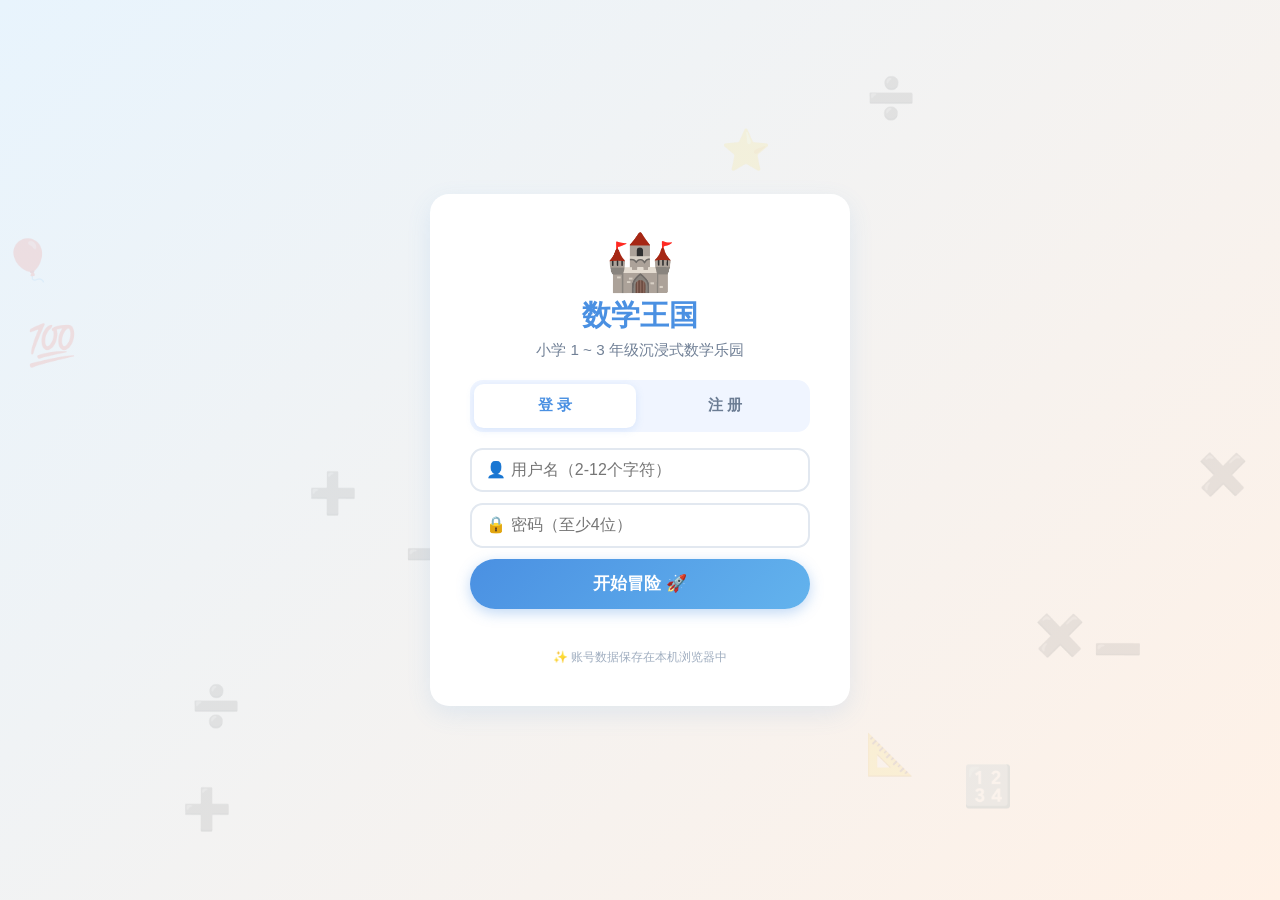
==== math-kingdom.html @ 9d39bff9 "Add files via upload" ====
<!DOCTYPE html>
<html lang="zh-CN">
<head>
<meta charset="UTF-8">
<meta name="viewport" content="width=device-width, initial-scale=1.0, maximum-scale=1.0, user-scalable=no, viewport-fit=cover">
<meta name="apple-mobile-web-app-capable" content="yes">
<meta name="mobile-web-app-capable" content="yes">
<meta name="apple-mobile-web-app-status-bar-style" content="default">
<meta name="apple-mobile-web-app-title" content="数学王国">
<meta name="format-detection" content="telephone=no">
<meta name="theme-color" content="#4A90E2">
<title>数学王国 · 小学数学趣味学习平台</title>
<style>
/* ========== 基础 ========== */
:root {
  --p: #4A90E2;
  --p2: #63B3ED;
  --a: #F5A623;
  --s: #7ED321;
  --d: #FF5252;
  --bg1: #E8F4FD;
  --bg2: #FFF1E6;
  --card: #ffffff;
  --text: #2D3748;
  --text2: #718096;
  --radius: 1.2rem;
  --shadow: 0 8px 24px rgba(74,144,226,0.12);
}
* { margin:0; padding:0; box-sizing:border-box; }
html, body { height:100%; }
body {
  font-family: "PingFang SC","Microsoft YaHei","Segoe UI",sans-serif;
  color: var(--text);
  background: linear-gradient(135deg, var(--bg1), var(--bg2));
  background-attachment: fixed;
  overflow-x: hidden;
}
button { font-family: inherit; cursor:pointer; border:none; outline:none; }
input { font-family: inherit; outline:none; }

/* 视图切换 */
.view { display:none; min-height:100vh; position:relative; }
.view.active { display:flex; flex-direction:column; }
.page { display:none; padding: 1.5rem 2rem 3rem; max-width: 1100px; margin:0 auto; width:100%; }
.page.active { display:block; }

/* 装饰背景（浮动emoji） */
.bg-decor { position:fixed; inset:0; pointer-events:none; z-index:0; overflow:hidden; }
.bg-decor span {
  position:absolute; font-size: 2.5rem; opacity:.12; animation: float 6s ease-in-out infinite alternate; user-select:none;
}
@keyframes float { 0%{transform:translateY(0) rotate(-8deg)} 100%{transform:translateY(-40px) rotate(8deg)} }

/* ========== 登录页 ========== */
#authView { align-items:center; justify-content:center; }
.auth-card { background: var(--card); padding: 2.5rem; border-radius: var(--radius); box-shadow: var(--shadow); width: 92%; max-width: 420px; text-align:center; z-index:1; position:relative; }
.auth-logo { font-size: 3.5rem; line-height:1; }
.auth-title { font-size: 1.8rem; color: var(--p); margin:.4rem 0 .2rem; }
.auth-sub { color: var(--text2); font-size:.95rem; margin-bottom: 1.2rem; }
.auth-tabs { display:flex; gap:.5rem; margin-bottom:1rem; background:#F0F5FF; border-radius:.8rem; padding:.25rem; }
.auth-tab { flex:1; padding:.55rem 0; border-radius:.6rem; background:transparent; color:#6B7C93; font-weight:600; font-size:.95rem; transition:.2s; }
.auth-tab.active { background:#fff; color:var(--p); box-shadow:0 2px 8px rgba(74,144,226,.15); }
.auth-form input { width:100%; padding:.7rem .9rem; border:2px solid #E2E8F0; border-radius:.8rem; font-size:1rem; margin-bottom:.7rem; transition:.2s; }
.auth-form input:focus { border-color: var(--p); }
.btn { display:inline-flex; align-items:center; justify-content:center; gap:.35rem; padding:.65rem 1.2rem; border-radius: 999px; font-weight:700; font-size:.95rem; transition:.2s; }
.btn-lg { width:100%; padding:.85rem; font-size:1.05rem; }
.btn-primary { background: linear-gradient(135deg, var(--p), var(--p2)); color:#fff; box-shadow: 0 4px 14px rgba(74,144,226,.35); }
.btn-primary:hover { transform: translateY(-2px); box-shadow: 0 6px 20px rgba(74,144,226,.4); }
.btn-ghost { background:rgba(255,255,255,.7); color: var(--text2); border:1px solid #E2E8F0; }
.btn-ghost:hover { background:#fff; }
.btn-hint { background:#FFF9E6; color:#B7791F; border:1px solid #FBD38D; font-size:.85rem; padding:.45rem .9rem; }
.btn-hint:disabled { opacity:.4; cursor:not-allowed; }
.auth-msg { font-size:.85rem; color:var(--d); margin-top:.5rem; min-height:1.2rem; }
.auth-tip { font-size:.75rem; color:#A0AEC0; margin-top:.8rem; }

/* ========== 顶栏 ========== */
.topbar { display:flex; align-items:center; justify-content:space-between; gap:1rem; padding:.8rem 1.5rem; background:rgba(255,255,255,.85); backdrop-filter:blur(10px); position:sticky; top:0; z-index:10; border-bottom:1px solid rgba(0,0,0,.04); flex-wrap:wrap; }
.topbar-left { display:flex; align-items:center; gap:.5rem; cursor:pointer; font-weight:800; font-size:1.15rem; color: var(--p); }
.topnav { display:flex; gap:.3rem; flex-wrap:wrap; }
.nav-btn { padding:.5rem .9rem; border-radius:999px; font-weight:600; background:transparent; color:#6B7C93; font-size:.9rem; }
.nav-btn.active { background: #EBF5FF; color: var(--p); }
.topbar-right { display:flex; align-items:center; gap:.7rem; }
.streak-pill, .star-pill { background:#FFF0E6; color:#D97706; padding:.35rem .7rem; border-radius:999px; font-size:.85rem; font-weight:700; }
.star-pill { background:#FFFDE7; color:#F59E0B; }
.user-chip { display:flex; align-items:center; gap:.4rem; cursor:pointer; position:relative; padding:.25rem .6rem .25rem .25rem; border-radius:999px; background:#F0F5FF; }
.user-avatar { font-size:1.4rem; line-height:1; }
.user-menu { position:absolute; top:110%; right:0; background:#fff; border-radius:.8rem; box-shadow:var(--shadow); padding:.3rem; display:none; min-width:120px; }
.user-chip:hover .user-menu { display:block; }
.user-menu button { width:100%; text-align:left; padding:.5rem .7rem; border-radius:.6rem; background:transparent; color:#4A5568; font-size:.9rem; font-weight:600; }
.user-menu button:hover { background:#F7FAFC; }

/* ========== 仪表盘 ========== */
.dash-hero { display:flex; align-items:center; justify-content:space-between; flex-wrap:wrap; gap:1.5rem; background: var(--card); border-radius: var(--radius); padding: 1.5rem 2rem; box-shadow: var(--shadow); margin-bottom:1.5rem; }
.dash-hello h2 { font-size:1.5rem; margin-bottom:.2rem; }
.dash-hello p { color: var(--text2); margin-bottom:.8rem; }
.level-wrap { display:flex; align-items:center; gap:.8rem; }
.level-badge { width:46px; height:46px; border-radius:50%; background:linear-gradient(135deg,var(--p),var(--p2)); color:#fff; display:flex; align-items:center; justify-content:center; font-weight:800; font-size:.85rem; flex-shrink:0; }
.level-info { flex:1; }
.level-name { font-weight:700; color:var(--p); font-size:.95rem; }
.level-bar { height:10px; background:#EDF2F7; border-radius:999px; margin:.3rem 0; overflow:hidden; }
.level-fill { height:100%; background:linear-gradient(90deg,var(--a),#FBD38D); border-radius:999px; width:0%; transition:width .6s; }
.level-xp { font-size:.75rem; color:#A0AEC0; }
.goal-ring-wrap { position:relative; width:110px; height:110px; }
.goal-ring { transform:rotate(-90deg); width:110px; height:110px; }
.ring-bg { fill:none; stroke:#EDF2F7; stroke-width:10; }
.ring-fill { fill:none; stroke:var(--s); stroke-width:10; stroke-linecap:round; stroke-dasharray:327; stroke-dashoffset:327; transition:stroke-dashoffset .8s ease; }
.goal-center { position:absolute; inset:0; display:flex; flex-direction:column; align-items:center; justify-content:center; }
.goal-num { font-size:1.2rem; font-weight:800; color:var(--s); }
.goal-label { font-size:.7rem; color:#A0AEC0; }

.section-title { font-size:1.1rem; margin:1.6rem 0 .7rem; color:#2D3748; }

/* 推荐 */
.reco-list { display:flex; flex-direction:column; gap:.7rem; }
.reco-card { display:flex; align-items:center; gap:1rem; background:var(--card); border-radius:1rem; padding:1rem 1.2rem; box-shadow:var(--shadow); cursor:pointer; transition:.2s; border-left:5px solid var(--p); }
.reco-card:hover { transform:translateX(4px); }
.reco-icon { font-size:2rem; }
.reco-title { font-weight:700; }
.reco-desc { font-size:.82rem; color:var(--text2); }

/* 年级卡片 */
.grade-cards { display:flex; flex-direction:column; gap:1rem; }
.grade-card { background:var(--card); border-radius:var(--radius); padding:1.2rem; box-shadow:var(--shadow); cursor:pointer; transition:.2s; }
.grade-card:hover { transform:translateY(-3px); }
.grade-header { display:flex; align-items:center; justify-content:space-between; margin-bottom:.5rem; }
.grade-name { font-size:1.15rem; font-weight:800; }
.grade-progress-label { font-size:.8rem; color:var(--text2); }
.grade-bar-bg { height:10px; background:#EDF2F7; border-radius:999px; overflow:hidden; }
.grade-bar-fill { height:100%; border-radius:999px; width:0%; transition:width .8s; }
.grade-stats { display:flex; gap:1rem; margin-top:.6rem; font-size:.82rem; color:var(--text2); flex-wrap:wrap; }

/* 快捷入口 */
.quick-grid { display:grid; grid-template-columns:repeat(auto-fit,minmax(160px,1fr)); gap:1rem; }
.quick-card { display:flex; flex-direction:column; align-items:center; justify-content:center; gap:.3rem; padding:1.2rem 1rem; border-radius:var(--radius); color:#fff; font-weight:800; font-size:1.05rem; box-shadow:var(--shadow); transition:.2s; }
.quick-card:hover { transform:translateY(-4px); }
.quick-card small { font-size:.78rem; font-weight:500; opacity:.9; }
.q-oral { background:linear-gradient(135deg,#FF8F00,#FFB74D); }
.q-practice { background:linear-gradient(135deg,#43A047,#81C784); }
.q-test { background:linear-gradient(135deg,#7E57C2,#BA68C8); }
.q-wrong { background:linear-gradient(135deg,#E53935,#EF5350); }
.quick-icon { font-size:2.2rem; }

/* ========== 课程页 ========== */
.grade-tabs { display:flex; gap:.5rem; margin-bottom:1rem; }
.grade-tab { flex:1; padding:.75rem; border-radius:1rem; font-weight:700; font-size:1rem; background:#fff; color:#6B7C93; box-shadow:0 2px 8px rgba(0,0,0,.05); transition:.2s; }
.grade-tab.active { background:linear-gradient(135deg,var(--p),var(--p2)); color:#fff; }
.unit-list { display:grid; grid-template-columns:repeat(auto-fill,minmax(260px,1fr)); gap:1rem; }

/* 年级综合测试栏目 */
.mix-card {
  grid-column:1/-1; display:flex; align-items:center; gap:1rem;
  background:linear-gradient(135deg,#4A90E2,#7E57C2); color:#fff;
  border-radius:var(--radius); padding:1.1rem 1.3rem;
  box-shadow:0 8px 24px rgba(74,144,226,.28); cursor:pointer; transition:.2s;
}
.mix-card:hover { transform:translateY(-3px); box-shadow:0 12px 30px rgba(74,144,226,.34); }
.mix-icon { font-size:2.1rem; line-height:1; }
.mix-info { flex:1; min-width:0; }
.mix-title { font-weight:800; font-size:1.08rem; }
.mix-desc { font-size:.8rem; opacity:.92; margin-top:.2rem; }
.mix-side { text-align:right; display:flex; flex-direction:column; align-items:flex-end; gap:.3rem; }
.mix-best { font-size:.75rem; background:rgba(255,255,255,.22); padding:.2rem .6rem; border-radius:999px; white-space:nowrap; }
.mix-best.none { background:rgba(255,255,255,.12); opacity:.85; }
.mix-go { font-weight:800; font-size:.86rem; white-space:nowrap; }

/* 一年级 · 进阶练习（凑十法 / 破十法） */
.adv-card {
  grid-column:1/-1; background:var(--card); border-radius:var(--radius);
  padding:1.1rem 1.3rem; box-shadow:var(--shadow); border:2px solid #E6F0FF;
}
.adv-card-head { display:flex; align-items:center; gap:.9rem; }
.adv-icon { font-size:2.1rem; line-height:1; }
.adv-info { flex:1; min-width:0; }
.adv-title { font-weight:800; font-size:1.06rem; color:#2D3748; }
.adv-desc { font-size:.8rem; color:var(--text2); margin-top:.25rem; }
.adv-tag {
  display:inline-block; background:#EBF5FF; color:var(--p); font-weight:700;
  border-radius:999px; padding:.05rem .45rem; margin:0 .15rem; font-size:.78rem;
}
.adv-btns { display:grid; grid-template-columns:1fr 1fr; gap:.7rem; margin-top:.9rem; }
.adv-lv {
  display:flex; flex-direction:column; align-items:flex-start; gap:.15rem;
  padding:.75rem .9rem; border-radius:.9rem; text-align:left;
  background:#F7FAFC; border:2px solid #E2E8F0; transition:.15s;
}
.adv-lv:hover { transform:translateY(-2px); border-color:var(--p2); background:#fff; }
.adv-lv.lv-a { border-color:#BEE3F8; background:#EBF8FF; }
.adv-lv.lv-b { border-color:#FBD38D; background:#FFFAF0; }
.adv-lv-name { font-weight:800; font-size:.95rem; color:var(--p); }
.adv-lv.lv-b .adv-lv-name { color:#B7791F; }
.adv-lv-desc { font-size:.8rem; color:var(--text2); }
.adv-lv-best { font-size:.74rem; color:#A0AEC0; margin-top:.15rem; }

/* 分步解题 */
.quiz-steps { text-align:left; margin-bottom:.9rem; }
.adv-head { display:flex; align-items:center; gap:.6rem; justify-content:center; margin-bottom:1rem; flex-wrap:wrap; }
.adv-method { background:#EBF5FF; color:var(--p); font-weight:800; font-size:.85rem; padding:.2rem .6rem; border-radius:999px; }
.adv-expr { font-size:1.35rem; font-weight:800; color:#2D3748; }
.adv-step {
  display:flex; align-items:center; gap:.6rem; padding:.65rem .8rem;
  border-radius:.85rem; background:#F7FAFC; border:2px solid transparent;
  margin-bottom:.55rem; font-size:1rem; color:var(--text2); transition:.2s;
}
.adv-step.active { background:#fff; border-color:var(--p2); color:var(--text); box-shadow:0 4px 14px rgba(74,144,226,.14); }
.adv-step.done { background:#E8F5E9; color:#2E7D32; }
.adv-step.todo { opacity:.6; }
.adv-step-no {
  flex-shrink:0; width:1.6rem; height:1.6rem; border-radius:50%;
  background:#E2E8F0; color:#718096; font-weight:800; font-size:.8rem;
  display:flex; align-items:center; justify-content:center;
}
.adv-step.active .adv-step-no { background:var(--p); color:#fff; }
.adv-step.done .adv-step-no { background:var(--s); color:#fff; }
.adv-step-text { flex:1; line-height:1.7; font-weight:700; }
.adv-input {
  width:4.2rem; padding:.15rem .3rem; margin:0 .2rem;
  font-size:1.1rem; font-weight:800; text-align:center; color:var(--p);
  border:none; border-bottom:3px solid var(--p); background:transparent;
  vertical-align:baseline;
}
.adv-input::placeholder { color:#CBD5E0; font-weight:700; }
.adv-input::-webkit-outer-spin-button, .adv-input::-webkit-inner-spin-button { -webkit-appearance:none; margin:0; }
.adv-val {
  display:inline-block; min-width:2.2rem; text-align:center;
  color:#2E7D32; font-weight:800; border-bottom:3px solid var(--s);
}
.adv-blank { display:inline-block; min-width:2.2rem; text-align:center; color:#A0AEC0; border-bottom:3px dashed #E2E8F0; }
.unit-card { background:var(--card); border-radius:var(--radius); padding:1.2rem; box-shadow:var(--shadow); cursor:pointer; transition:.2s; position:relative; overflow:hidden; }
.unit-card:hover { transform:translateY(-3px); }
.unit-card::before { content:""; position:absolute; left:0; top:0; bottom:0; width:6px; border-radius:var(--radius) 0 0 var(--radius); background:var(--p); opacity:.3; }
.unit-card.done::before { opacity:1; background:var(--s); }
.unit-top { display:flex; align-items:center; gap:.7rem; margin-bottom:.5rem; }
.unit-icon { font-size:1.8rem; }
.unit-title { font-weight:700; font-size:1.05rem; }
.unit-desc { font-size:.82rem; color:var(--text2); margin-bottom:.6rem; }
.unit-meta { display:flex; align-items:center; justify-content:space-between; font-size:.8rem; color:#A0AEC0; }
.unit-stars { color:#F5A623; font-size:.95rem; }

/* ========== 错题本页 ========== */
.wrong-head { display:flex; align-items:flex-start; justify-content:space-between; flex-wrap:wrap; gap:1rem; margin-bottom:.8rem; }
.wrong-sub { color:var(--text2); font-size:.88rem; }
.wrong-actions { display:flex; gap:.6rem; flex-wrap:wrap; }
.wrong-filter { display:flex; gap:.4rem; flex-wrap:wrap; margin-bottom:.9rem; }
.wf-chip { padding:.35rem .8rem; border-radius:999px; background:#fff; color:#6B7C93; font-size:.82rem; font-weight:600; border:1px solid #E2E8F0; transition:.15s; }
.wf-chip.active { background:var(--p); color:#fff; border-color:var(--p); }
.wrong-list { display:flex; flex-direction:column; gap:.6rem; }
.wrong-row { background:var(--card); border-radius:.9rem; padding:.9rem 1.1rem; box-shadow:0 2px 8px rgba(0,0,0,.04); display:flex; align-items:center; gap:.8rem; flex-wrap:wrap; }
.wrong-row.mastered { opacity:.65; }
.wrong-q { flex:1; min-width:200px; font-weight:600; font-size:.95rem; line-height:1.5; }
.wrong-a { color:#43A047; font-weight:700; white-space:nowrap; font-size:.9rem; }
.wrong-tag { background:#F0F5FF; color:var(--p); font-size:.72rem; font-weight:700; padding:.2rem .55rem; border-radius:999px; white-space:nowrap; }
.wrong-status { font-size:.75rem; font-weight:700; padding:.2rem .55rem; border-radius:999px; white-space:nowrap; }
.wrong-status.todo { background:#FFEBEE; color:#E53935; }
.wrong-status.ok { background:#E8F5E9; color:#43A047; }
.wrong-date { font-size:.72rem; color:#A0AEC0; }
.wrong-empty { text-align:center; padding:3rem 1rem; color:var(--text2); }
.wrong-empty .big { font-size:3.5rem; display:block; margin-bottom:.6rem; }
.result-wrongtip { font-size:.85rem; color:#E53935; background:#FFEBEE; border-radius:.6rem; padding:.5rem .8rem; margin-bottom:1rem; display:none; }

/* ========== 弹窗 ========== */
.modal-mask { position:fixed; inset:0; background:rgba(0,0,0,.35); display:none; align-items:center; justify-content:center; z-index:50; padding:1rem; }
.modal-mask.open { display:flex; }
.modal-card { background:var(--card); border-radius:var(--radius); padding:2rem; max-width:440px; width:100%; position:relative; box-shadow:var(--shadow); }
.modal-close { position:absolute; top:.8rem; right:.8rem; width:32px; height:32px; border-radius:50%; background:#F7FAFC; color:#718096; font-size:1.1rem; display:flex; align-items:center; justify-content:center; }
.unit-modal-head { font-size:1.25rem; font-weight:800; margin-bottom:.3rem; display:flex; align-items:center; gap:.5rem; }
.unit-modal-desc { color:var(--text2); font-size:.9rem; margin-bottom:1rem; }
.unit-modal-progress { margin-bottom:1.2rem; }
.mode-btns { display:flex; flex-direction:column; gap:.6rem; }
.mode-btn { display:flex; align-items:center; gap:.8rem; padding:.9rem 1.1rem; border-radius:.9rem; background:#F7FAFC; font-weight:700; font-size:1rem; color:var(--text); transition:.2s; text-align:left; }
.mode-btn span { font-size:1.6rem; }
.mode-btn small { display:block; font-size:.75rem; color:var(--text2); font-weight:500; margin-top:.15rem; }
.mode-btn:hover { transform:scale(1.02); }
.m-oral { border-left:5px solid #FF8F00; }
.m-practice { border-left:5px solid var(--s); }
.m-test { border-left:5px solid #7E57C2; }

/* ========== 答题页 ========== */
#quizView { background: linear-gradient(135deg, #E3F2FD, #FFF3E0); align-items:center; }
.quiz-top { width:100%; max-width:800px; display:flex; align-items:center; justify-content:space-between; padding:.8rem 1.2rem; }
.quiz-title { font-weight:800; font-size:1.1rem; color:var(--p); }
.quiz-timer { font-weight:700; color:#D97706; background:#FFF8E1; padding:.35rem .8rem; border-radius:999px; font-size:.95rem; }
.quiz-progress { width:100%; max-width:800px; height:8px; background:rgba(0,0,0,.06); border-radius:999px; overflow:hidden; margin-bottom:.8rem; }
.quiz-progress-fill { height:100%; background:linear-gradient(90deg,var(--p),var(--a)); width:0%; transition:width .3s; }
.quiz-card { background:var(--card); border-radius:var(--radius); padding:2rem 1.5rem; max-width:800px; width:92%; box-shadow:var(--shadow); text-align:center; position:relative; z-index:1; }
.quiz-streak { font-size:.85rem; color:var(--a); font-weight:700; min-height:1.4rem; margin-bottom:.4rem; }
.quiz-q { font-size: clamp(1.4rem, 4vw, 2rem); font-weight:700; margin: 1rem 0 1.5rem; line-height:1.6; min-height:4rem; display:flex; align-items:center; justify-content:center; }
/* 题面内层：普通块级容器，保证含 <br>、emoji 的多行题目按正常段落排版（外层 flex 只负责整体垂直居中） */
.quiz-q-inner { width:100%; text-align:center; }
/* 图形/动物行：独立成行并统一字形垂直度量，避免与上下文字产生落差 */
.quiz-q-inner .emoji-row { display:block; line-height:1.35; letter-spacing:.12em; margin:.1em 0 .35em; }
.quiz-q-inner .emoji-row .emoji { display:inline-block; vertical-align:middle; line-height:1; }
.quiz-choices { display:grid; grid-template-columns:1fr 1fr; gap:.7rem; margin-bottom:1rem; }
.choice-btn { padding:.9rem .6rem; border-radius:.9rem; background:#F7FAFC; font-weight:700; font-size:1.05rem; color:var(--text); border:2px solid transparent; transition:.15s; }
.choice-btn:hover { border-color:var(--p2); }
.choice-btn.correct { background:#E8F5E9; border-color:var(--s); color:#2E7D32; }
.choice-btn.wrong { background:#FFEBEE; border-color:var(--d); color:#C62828; }
.quiz-input-wrap { margin-bottom:1rem; }
.quiz-input { width:100%; padding:.7rem; font-size:1.4rem; font-weight:700; text-align:center; border:2px solid #E2E8F0; border-radius:.8rem; margin-bottom:.8rem; }
.quiz-input:focus { border-color:var(--p); }
.keypad { display:grid; grid-template-columns:repeat(3,1fr); gap:.5rem; max-width:320px; margin:0 auto; }
.keypad-btn { padding:.8rem; font-size:1.2rem; font-weight:700; border-radius:.7rem; background:#F7FAFC; transition:.1s; }
.keypad-btn:active { transform:scale(.96); background:#E2E8F0; }
.quiz-actions { display:flex; justify-content:center; gap:.8rem; margin-top:.6rem; }
.quiz-feedback { min-height:1.8rem; margin-top:.6rem; font-weight:700; font-size:1rem; }

/* ========== 结果页 ========== */
#resultView { align-items:center; justify-content:center; background:linear-gradient(135deg, #FFFDE7, #F3E5F5); }
.result-card { background:var(--card); border-radius:var(--radius); padding:2rem; max-width:520px; width:92%; text-align:center; box-shadow:var(--shadow); max-height:92vh; overflow:auto; }
.result-emoji { font-size:4rem; animation: bounce 1.2s infinite; }
@keyframes bounce { 0%,100%{transform:translateY(0)} 50%{transform:translateY(-12px)} }
.result-card h2 { margin:.5rem 0; color:var(--p); }
.result-stars { font-size:2.2rem; margin:.5rem 0; }
.result-score { font-size:1.1rem; color:var(--text2); margin-bottom:1rem; }
.result-detail { background:#F7FAFC; border-radius:.8rem; padding:1rem; font-size:.9rem; color:#4A5568; margin-bottom:1rem; display:grid; grid-template-columns:1fr 1fr; gap:.5rem; }
.result-review { text-align:left; margin-bottom:1rem; max-height:220px; overflow:auto; }
.review-row { display:flex; align-items:center; gap:.5rem; padding:.45rem .5rem; border-radius:.5rem; margin-bottom:.2rem; font-size:.9rem; flex-wrap:wrap; }
.review-row.ok { background:#E8F5E9; }
.review-row.bad { background:#FFEBEE; }
.result-btns { display:flex; gap:.7rem; justify-content:center; flex-wrap:wrap; }

/* ========== 成就页 ========== */
.ach-grid { display:grid; grid-template-columns:repeat(auto-fill,minmax(150px,1fr)); gap:1rem; }
.ach-item { background:var(--card); border-radius:var(--radius); padding:1rem .8rem; text-align:center; box-shadow:var(--shadow); transition:.2s; opacity:.55; }
.ach-item.unlocked { opacity:1; border:2px solid var(--a); }
.ach-icon { font-size:2.2rem; margin-bottom:.4rem; }
.ach-name { font-weight:700; font-size:.92rem; }
.ach-desc { font-size:.75rem; color:var(--text2); margin-top:.2rem; }
.ach-date { font-size:.7rem; color:#A0AEC0; margin-top:.3rem; }

/* ========== 统计页 ========== */
.stat-cards { display:grid; grid-template-columns:repeat(auto-fit,minmax(160px,1fr)); gap:1rem; margin-bottom:1.5rem; }
.stat-card { background:var(--card); border-radius:var(--radius); padding:1rem; text-align:center; box-shadow:var(--shadow); }
.stat-num { font-size:1.6rem; font-weight:800; color:var(--p); }
.stat-label { font-size:.82rem; color:var(--text2); margin-top:.2rem; }
.chart-box { background:var(--card); border-radius:var(--radius); padding:1.2rem; box-shadow:var(--shadow); margin-bottom:1.5rem; }
.bar-chart { display:flex; align-items:flex-end; gap:.7rem; height:160px; }
.bar-col { flex:1; display:flex; flex-direction:column; align-items:center; gap:.3rem; }
.bar { width:100%; border-radius:.5rem .5rem 0 0; background:linear-gradient(180deg,var(--p2),var(--p)); min-height:4px; transition:height .6s; }
.bar-label { font-size:.72rem; color:#A0AEC0; }
.unit-stats { display:flex; flex-direction:column; gap:.6rem; }
.us-row { display:flex; align-items:center; gap:.8rem; background:var(--card); border-radius:.8rem; padding:.7rem 1rem; box-shadow:0 2px 8px rgba(0,0,0,.04); }
.us-name { flex:1; font-size:.9rem; font-weight:600; }
.us-bar-bg { width:120px; height:8px; background:#EDF2F7; border-radius:999px; overflow:hidden; }
.us-bar-fill { height:100%; background:var(--s); border-radius:999px; }
.us-val { font-size:.8rem; color:#A0AEC0; min-width:3.5rem; text-align:right; }

/* ========== 成就解锁弹窗 ========== */
.ach-unlock { background:var(--card); border-radius:var(--radius); padding:2rem; max-width:360px; width:100%; text-align:center; position:relative; box-shadow:var(--shadow); overflow:hidden; }
.ach-unlock-rays { position:absolute; inset:-40px; background:radial-gradient(circle, rgba(245,166,35,.2), transparent 70%); animation: pulse 2s infinite; }
@keyframes pulse { 0%,100%{opacity:.6} 50%{opacity:1} }
.ach-unlock-icon { font-size:4rem; position:relative; z-index:1; animation: pop .5s cubic-bezier(.175,.885,.32,1.275); }
@keyframes pop { 0%{transform:scale(0)} 100%{transform:scale(1)} }
.ach-unlock h3 { position:relative; z-index:1; margin:.6rem 0 .3rem; color:var(--a); }
.ach-unlock-name { position:relative; z-index:1; font-weight:800; font-size:1.1rem; margin-bottom:.2rem; }
.ach-unlock-desc { position:relative; z-index:1; font-size:.85rem; color:var(--text2); margin-bottom:1rem; }

/* ========== 彩带 ========== */
#confettiBox { position:fixed; inset:0; pointer-events:none; z-index:60; overflow:hidden; }
.confetti { position:absolute; width:10px; height:10px; border-radius:50%; animation: confettiFall 1.2s linear forwards; }
@keyframes confettiFall { 0%{transform:translateY(-20px) rotate(0)} 100%{transform:translateY(100vh) rotate(720deg); opacity:0} }

/* ========== 通用动画 ========== */
.pop-in { animation: popIn .45s cubic-bezier(.175,.885,.32,1.275); }
@keyframes popIn { from{opacity:0; transform:translateY(20px) scale(.96)} to{opacity:1; transform:none} }

.shake { animation: shake .35s; }
@keyframes shake { 0%,100%{transform:translateX(0)} 20%{transform:translateX(-8px)} 40%{transform:translateX(8px)} 60%{transform:translateX(-5px)} 80%{transform:translateX(5px)} }

/* ========== 响应式 ========== */
@media (max-width: 700px) {
  .page { padding: 1rem; }
  .dash-hero { flex-direction:column; text-align:center; }
  .level-wrap { justify-content:center; }
  .quiz-choices { grid-template-columns:1fr; }
  .quiz-card { padding:1.2rem 1rem; }
  .wrong-head { flex-direction:column; }
}

/* ========== 移动端适配（iPhone / Android 手机） ========== */
html { -webkit-text-size-adjust: 100%; text-size-adjust: 100%; }
body { overscroll-behavior-y: contain; -webkit-tap-highlight-color: transparent; }

/* 刘海屏安全区 */
.topbar { padding-top: calc(.8rem + env(safe-area-inset-top)); padding-bottom: calc(.8rem + env(safe-area-inset-bottom)); }
#quizView .quiz-top { padding-top: calc(.8rem + env(safe-area-inset-top)); }
.page { padding-bottom: calc(2.5rem + env(safe-area-inset-bottom)); }

/* 触控目标 ≥ 44px，手感更稳 */
.nav-btn, .auth-tab, .choice-btn, .keypad-btn, .quick-card, .grade-tab,
.mode-btn, .wf-chip, .reco-card, .unit-card, .grade-card, .ach-item,
.wrong-row .btn, .modal-close {
  min-height: 44px;
}

@media (max-width: 740px) {
  /* 顶栏：两行布局，导航横向滑动 */
  .topbar { gap:.5rem; }
  .topnav { order:3; width:100%; display:flex; overflow-x:auto; -webkit-overflow-scrolling:touch; padding-bottom:.2rem; scrollbar-width:none; }
  .topnav::-webkit-scrollbar { display:none; }
  .nav-btn { flex:0 0 auto; padding:.55rem 1rem; font-size:.9rem; }
  .topbar-right { margin-left:auto; }
  .user-chip span:last-child { max-width:72px; overflow:hidden; text-overflow:ellipsis; white-space:nowrap; }

  .page { padding:.9rem .8rem calc(2.5rem + env(safe-area-inset-bottom)); }
  .section-title { margin-top:1.2rem; }

  /* 首页 */
  .dash-hero { padding:1.1rem 1rem; gap:1rem; }
  .dash-hero h2 { font-size:1.25rem; }
  .goal-ring-wrap { width:96px; height:96px; }
  .goal-ring { width:96px; height:96px; }
  .quick-grid { grid-template-columns:repeat(2,1fr); gap:.7rem; }
  .quick-card { padding:1rem .6rem; font-size:.95rem; }

  /* 课程 */
  .grade-tabs { gap:.4rem; }
  .grade-tab { padding:.7rem .4rem; font-size:.9rem; }
  .unit-list { grid-template-columns:1fr; gap:.7rem; }
  .mix-card { flex-wrap:wrap; padding:1rem; gap:.7rem; }
  .mix-info { flex:1 1 60%; }
  .mix-side { flex:1 1 100%; flex-direction:row; align-items:center; justify-content:space-between; }
  .mix-desc { font-size:.75rem; }
  .unit-card, .mode-btn { padding:1rem; }

  /* 弹窗 */
  .modal-card { padding:1.4rem 1.1rem; max-height:86vh; overflow-y:auto; }
  .mode-btns { gap:.5rem; }

  /* 错题本 */
  .wrong-row { padding:.8rem .9rem; gap:.5rem; }
  .wrong-q { min-width:100%; order:-1; }
  .wrong-actions { width:100%; }
  .wrong-actions .btn { flex:1; }

  /* 成就 / 统计 */
  .ach-grid { grid-template-columns:repeat(auto-fill,minmax(104px,1fr)); gap:.7rem; }
  .stat-cards { grid-template-columns:repeat(2,1fr); gap:.7rem; }
  .us-row { flex-wrap:wrap; }
  .us-name { flex:1 1 55%; }
  .us-bar-bg { flex:1 1 100%; order:4; width:auto; }
  .us-val { margin-left:auto; }
}

/* 答题页：占满整屏、键盘易点 */
@media (max-width: 740px) {
  #quizView { height:100dvh; }
  .quiz-card { width:calc(100% - 1.2rem); padding:1.2rem .9rem calc(1rem + env(safe-area-inset-bottom)); max-height:calc(100dvh - 120px); overflow-y:auto; }
  .quiz-q { min-height:3.2rem; font-size:1.5rem; margin:.6rem 0 1rem; }
  .choice-btn { padding:1.05rem .6rem; font-size:1.15rem; }
  .quiz-choices { gap:.6rem; }
  .quiz-input { font-size:1.7rem; padding:.65rem; }
  .keypad { max-width:none; grid-template-columns:repeat(3,1fr); gap:.55rem; }
  .keypad-btn { padding:1rem 0; font-size:1.35rem; border-radius:.8rem; }
  .quiz-actions { position:sticky; bottom:env(safe-area-inset-bottom); }
  .quiz-actions .btn { flex:1; padding:.8rem; }
  .adv-btns { gap:.55rem; }
  .adv-lv { padding:.65rem .7rem; }
  .adv-step { font-size:.95rem; padding:.6rem .7rem; gap:.5rem; }
  .adv-expr { font-size:1.2rem; }
  .adv-input { width:3.6rem; font-size:1.05rem; }
  .quiz-top { padding-left:.8rem; padding-right:.8rem; }
  .quiz-title { font-size:.95rem; }
}

/* 超小屏（iPhone SE 等 ≤380px） */
@media (max-width: 380px) {
  .logo-text { display:none; }
  .streak-pill, .star-pill { font-size:.75rem; padding:.3rem .5rem; }
  .quiz-q { font-size:1.3rem; }
  .adv-btns { grid-template-columns:1fr; }
  .result-card { padding:1.3rem 1rem; }
  .result-detail { grid-template-columns:1fr; }
}

/* ========== iPad 适配（600–1100px） ========== */
@media (min-width: 601px) and (max-width: 1100px) {
  .page { padding:1.4rem 1.6rem 3rem; max-width:920px; }
  .unit-list { grid-template-columns:repeat(2,1fr); }
  .ach-grid { grid-template-columns:repeat(auto-fill,minmax(140px,1fr)); }
  .stat-cards { grid-template-columns:repeat(4,1fr); }
  .quick-grid { grid-template-columns:repeat(4,1fr); }
  .quiz-card { max-width:680px; padding:2rem 1.6rem; }
  .quiz-q { font-size:1.9rem; }
  .keypad { max-width:380px; }
  .keypad-btn { padding:.95rem 0; font-size:1.3rem; }
  .choice-btn { padding:1.05rem; font-size:1.15rem; }
}

/* iPad 竖屏课程三列、答题居中更舒展 */
@media (min-width: 768px) and (max-width: 1100px) and (orientation: portrait) {
  .unit-list { grid-template-columns:repeat(2,1fr); }
  .quiz-choices { grid-template-columns:1fr 1fr; gap:.8rem; }
}

/* 横屏手机：紧凑布局 */
@media (max-height: 480px) and (orientation: landscape) {
  .topbar { position:static; }
  .dash-hero { flex-direction:row; padding:.9rem 1.2rem; }
  .goal-ring-wrap, .goal-ring { width:84px; height:84px; }
  .quiz-card { max-height:calc(100dvh - 96px); padding:.9rem .9rem; }
  .quiz-q { min-height:2.4rem; font-size:1.25rem; margin:.4rem 0 .7rem; }
  .quiz-choices { grid-template-columns:1fr 1fr 1fr; gap:.5rem; }
  .choice-btn { padding:.6rem; font-size:1rem; min-height:0; }
  .keypad { grid-template-columns:repeat(6,1fr); gap:.4rem; max-width:460px; }
  .keypad-btn { padding:.5rem 0; font-size:1.1rem; }
  .quiz-input { font-size:1.2rem; padding:.4rem; margin-bottom:.4rem; }
  .section-title { margin:.8rem 0 .5rem; }
}

/* 触屏设备：去掉悬停位移，避免粘手 */
@media (hover: none) {
  .reco-card:hover, .grade-card:hover, .unit-card:hover, .quick-card:hover,
  .mode-btn:hover, .btn-primary:hover { transform:none; }
  .btn-primary:active, .choice-btn:active, .keypad-btn:active,
  .quick-card:active, .mode-btn:active { transform:scale(.97); }
}

</style>
</head>
<body>

<!-- 漂浮装饰背景 -->
<div class="bg-decor" id="bgDecor"></div>

<!-- ===================== 登录 / 注册 ===================== -->
<section id="authView" class="view active">
  <div class="auth-card pop-in">
    <div class="auth-logo">🏰</div>
    <h1 class="auth-title">数学王国</h1>
    <p class="auth-sub">小学 1 ~ 3 年级沉浸式数学乐园</p>
    <div class="auth-tabs">
      <button class="auth-tab active" data-tab="login">登 录</button>
      <button class="auth-tab" data-tab="register">注 册</button>
    </div>
    <div class="auth-form">
      <input type="text" id="authUser" placeholder="👤 用户名（2-12个字符）" maxlength="12" autocomplete="off">
      <input type="password" id="authPass" placeholder="🔒 密码（至少4位）" maxlength="20">
      <input type="password" id="authPass2" placeholder="🔒 确认密码" maxlength="20" style="display:none">
      <button class="btn btn-primary btn-lg" id="authSubmit">开始冒险 🚀</button>
      <p class="auth-msg" id="authMsg"></p>
    </div>
    <p class="auth-tip">✨ 账号数据保存在本机浏览器中</p>
  </div>
</section>

<!-- ===================== 主应用 ===================== -->
<section id="appView" class="view">
  <!-- 顶栏 -->
  <header class="topbar">
    <div class="topbar-left" onclick="showView('dashboardView')">
      <span class="logo">🏰</span><span class="logo-text">数学王国</span>
    </div>
    <nav class="topnav">
      <button class="nav-btn active" data-nav="dashboardView">🏠 首页</button>
      <button class="nav-btn" data-nav="learnView">📚 课程</button>
      <button class="nav-btn" data-nav="wrongView">📒 错题本</button>
      <button class="nav-btn" data-nav="achieveView">🏆 成就</button>
      <button class="nav-btn" data-nav="statsView">📊 统计</button>
    </nav>
    <div class="topbar-right">
      <div class="streak-pill" title="连续学习天数">🔥 <span id="streakNum">0</span> 天</div>
      <div class="star-pill" title="累计星星">⭐ <span id="starNum">0</span></div>
      <div class="user-chip" id="userChip">
        <span class="user-avatar" id="userAvatar">🧒</span>
        <span id="userName"></span>
        <div class="user-menu" id="userMenu">
          <button onclick="logout()">🚪 退出登录</button>
        </div>
      </div>
    </div>
  </header>

  <!-- 首页仪表盘 -->
  <div id="dashboardView" class="page active">
    <div class="dash-hero pop-in">
      <div class="dash-hello">
        <h2 id="helloText">你好！</h2>
        <p id="helloSub">今天也要开心学数学哦～</p>
        <div class="level-wrap">
          <div class="level-badge" id="levelBadge">Lv.1</div>
          <div class="level-info">
            <div class="level-name" id="levelName">数学小苗</div>
            <div class="level-bar"><div class="level-fill" id="levelFill"></div></div>
            <div class="level-xp" id="levelXp">0 / 100 XP</div>
          </div>
        </div>
      </div>
      <div class="goal-ring-wrap">
        <svg class="goal-ring" viewBox="0 0 120 120">
          <circle class="ring-bg" cx="60" cy="60" r="52"></circle>
          <circle class="ring-fill" id="goalRing" cx="60" cy="60" r="52"></circle>
        </svg>
        <div class="goal-center">
          <div class="goal-num" id="goalNum">0/20</div>
          <div class="goal-label">今日答题目标</div>
        </div>
      </div>
    </div>

    <h3 class="section-title">🧭 为你推荐</h3>
    <div class="reco-list" id="recoList"></div>

    <h3 class="section-title">📚 我的课程进度</h3>
    <div class="grade-cards" id="gradeCards"></div>

    <h3 class="section-title">🚀 快捷入口</h3>
    <div class="quick-grid">
      <button class="quick-card q-oral" onclick="quickStart('oral')"><span class="quick-icon">⚡</span>口算大挑战<small>60秒极速口算</small></button>
      <button class="quick-card q-practice" onclick="quickStart('practice')"><span class="quick-icon">✏️</span>数学练习<small>巩固知识点</small></button>
      <button class="quick-card q-test" onclick="quickStart('test')"><span class="quick-icon">📝</span>综合测试<small>40分钟大闯关</small></button>
      <button class="quick-card q-wrong" onclick="quickStart('retrain')"><span class="quick-icon">📒</span>错题重练<small>攻克薄弱点</small></button>
    </div>
  </div>

  <!-- 课程页 -->
  <div id="learnView" class="page">
    <div class="grade-tabs" id="gradeTabs"></div>
    <div class="unit-list" id="unitList"></div>
  </div>

  <!-- 错题本页 -->
  <div id="wrongView" class="page">
    <div class="wrong-head">
      <div>
        <h3 class="section-title" style="margin-top:0">📒 我的错题本</h3>
        <p class="wrong-sub" id="wrongSub"></p>
      </div>
      <div class="wrong-actions">
        <button class="btn btn-primary" id="retrainBtn" onclick="startRetrain()">▶️ 开始专项重练</button>
        <button class="btn btn-ghost" id="clearMasteredBtn" onclick="clearMastered()">🧹 清空已掌握</button>
      </div>
    </div>
    <div class="wrong-filter" id="wrongFilter"></div>
    <div class="wrong-list" id="wrongList"></div>
  </div>

  <!-- 成就页 -->
  <div id="achieveView" class="page">
    <h3 class="section-title">🏆 成就勋章墙 <span class="ach-count" id="achCount"></span></h3>
    <div class="ach-grid" id="achGrid"></div>
  </div>

  <!-- 统计页 -->
  <div id="statsView" class="page">
    <div class="stat-cards" id="statCards"></div>
    <h3 class="section-title">📅 最近7天学习量</h3>
    <div class="chart-box"><div class="bar-chart" id="weekChart"></div></div>
    <h3 class="section-title">📖 各单元掌握情况</h3>
    <div class="unit-stats" id="unitStats"></div>
  </div>
</section>

<!-- ===================== 单元详情（选模式） ===================== -->
<div class="modal-mask" id="unitModal">
  <div class="modal-card pop-in">
    <button class="modal-close" onclick="closeModal('unitModal')">✕</button>
    <div class="unit-modal-head" id="umHead"></div>
    <p class="unit-modal-desc" id="umDesc"></p>
    <div class="unit-modal-progress" id="umProgress"></div>
    <div class="mode-btns">
      <button class="mode-btn m-oral" onclick="startQuiz('oral')"><span>⚡</span>口算<small>60秒计时</small></button>
      <button class="mode-btn m-practice" onclick="startQuiz('practice')"><span>✏️</span>练习<small>10题巩固</small></button>
      <button class="mode-btn m-test" onclick="startQuiz('test')"><span>📝</span>测试<small>10题检验</small></button>
    </div>
  </div>
</div>

<!-- ===================== 答题页 ===================== -->
<section id="quizView" class="view">
  <div class="quiz-top">
    <button class="btn btn-ghost" onclick="quitQuiz()">✕ 退出</button>
    <div class="quiz-title" id="quizTitle">口算挑战</div>
    <div class="quiz-timer" id="quizTimer">⏱ 60</div>
  </div>
  <div class="quiz-progress"><div class="quiz-progress-fill" id="quizProgressFill"></div></div>

  <div class="quiz-card" id="quizCard">
    <div class="quiz-streak" id="quizStreak"></div>
    <div class="quiz-q" id="quizQ"></div>
    <div class="quiz-choices" id="quizChoices"></div>
    <div class="quiz-input-wrap" id="quizInputWrap">
      <input type="number" id="quizInput" class="quiz-input" placeholder="?" autocomplete="off">
      <div class="keypad" id="keypad"></div>
    </div>
    <div class="quiz-steps" id="quizSteps" style="display:none"></div>
    <div class="quiz-actions">
      <button class="btn btn-hint" id="hintBtn" onclick="showHint()">💡 提示</button>
      <button class="btn btn-primary" id="quizSubmit" onclick="submitAnswer()">确定 ✔</button>
    </div>
    <div class="quiz-feedback" id="quizFeedback"></div>
  </div>
</section>

<!-- ===================== 结果页 ===================== -->
<section id="resultView" class="view">
  <div class="result-card pop-in">
    <div class="result-emoji" id="resultEmoji">🎉</div>
    <h2 id="resultTitle">太棒了！</h2>
    <div class="result-stars" id="resultStars"></div>
    <div class="result-score" id="resultScore"></div>
    <div class="result-detail" id="resultDetail"></div>
    <div class="result-wrongtip" id="resultWrongTip"></div>
    <div class="result-review" id="resultReview"></div>
    <div class="result-btns">
      <button class="btn btn-primary" id="resultRetry">🔁 再来一次</button>
      <button class="btn btn-ghost" onclick="backToLearn()">📚 继续选课</button>
      <button class="btn btn-ghost" onclick="backToApp()">🏠 返回首页</button>
    </div>
  </div>
</section>

<!-- 成就解锁弹窗 -->
<div class="modal-mask" id="achModal">
  <div class="ach-unlock pop-in">
    <div class="ach-unlock-rays"></div>
    <div class="ach-unlock-icon" id="achUnlockIcon">🏆</div>
    <h3>解锁新成就！</h3>
    <div class="ach-unlock-name" id="achUnlockName"></div>
    <div class="ach-unlock-desc" id="achUnlockDesc"></div>
    <button class="btn btn-primary" onclick="closeAchModal()">太棒了！</button>
  </div>
</div>

<!-- 彩带容器 -->
<div id="confettiBox"></div>

<script>
/* js/data.js */
/* ===================== 课程体系数据 ===================== */
/* 每个单元 gen 对应 js/gen.js 中的生成器，支持 oral(口算)/practice(练习)/test(测试) 三种模式 */
const CURRICULUM = [
  {
    grade: 1,
    name: "一年级",
    color: "#4A90E2",
    units: [
      { id: "g1u1", title: "认识数字 1-20", icon: "🔢", desc: "数一数、读一读、写一写生活中的数字", gen: "count20", tags: ["数感"] },
      { id: "g1u2", title: "10以内加减法", icon: "🍎", desc: "用水果和小动物学加减，打好计算基础", gen: "addSub10", tags: ["计算"] },
      { id: "g1u3", title: "20以内加减法", icon: "🚀", desc: "进位加、退位减，成为口算小能手", gen: "addSub20", tags: ["计算"] },
      { id: "g1u4", title: "比一比", icon: "⚖️", desc: "比大小、比多少、认识 > < =", gen: "compare", tags: ["逻辑"] },
      { id: "g1u5", title: "认识图形", icon: "🔷", desc: "长方形、正方形、三角形和圆", gen: "shapes", tags: ["几何"] },
      { id: "g1u6", title: "位置与顺序", icon: "🐣", desc: "上下左右、第几个，方向感大挑战", gen: "position", tags: ["逻辑"] }
    ]
  },
  {
    grade: 2,
    name: "二年级",
    color: "#43A047",
    units: [
      { id: "g2u1", title: "100以内加减法", icon: "🧮", desc: "两位数加减，进位退位都不怕", gen: "addSub100", tags: ["计算"] },
      { id: "g2u2", title: "表内乘法", icon: "✖️", desc: "乘法口诀大闯关，背熟九九乘法表", gen: "mul", tags: ["计算"] },
      { id: "g2u3", title: "长度单位", icon: "📏", desc: "认识厘米和米，学会测量与换算", gen: "length", tags: ["测量"] },
      { id: "g2u4", title: "角的初步认识", icon: "📐", desc: "直角、锐角、钝角，图形里的秘密", gen: "angle", tags: ["几何"] },
      { id: "g2u5", title: "认识时间", icon: "🕐", desc: "时针分针转一转，读出正确时间", gen: "clock", tags: ["生活"] },
      { id: "g2u6", title: "简单应用题", icon: "🧩", desc: "把数学用到生活里，解决小问题", gen: "word2", tags: ["应用"] }
    ]
  },
  {
    grade: 3,
    name: "三年级",
    color: "#7E57C2",
    units: [
      { id: "g3u1", title: "万以内加减法", icon: "🏔️", desc: "三四位数加减，挑战大数计算", gen: "addSub10000", tags: ["计算"] },
      { id: "g3u2", title: "多位数乘一位数", icon: "🎯", desc: "两位数、三位数乘一位数", gen: "mulMulti", tags: ["计算"] },
      { id: "g3u3", title: "除数是一位数的除法", icon: "➗", desc: "平均分一分，掌握除法竖式基础", gen: "div", tags: ["计算"] },
      { id: "g3u4", title: "分数的初步认识", icon: "🍰", desc: "几分之一、几分之几，蛋糕分着吃", gen: "fraction", tags: ["数感"] },
      { id: "g3u5", title: "周长与面积", icon: "🏞️", desc: "长方形正方形的周长和面积", gen: "periArea", tags: ["几何"] },
      { id: "g3u6", title: "小数的初步认识", icon: "💧", desc: "认识一位小数，会比大小会计算", gen: "decimal", tags: ["数感"] },
      { id: "g3u7", title: "年、月、日", icon: "📅", desc: "大月小月、平年闰年，时间小百科", gen: "calendar", tags: ["生活"] },
      { id: "g3u8", title: "解决问题", icon: "🧠", desc: "两步计算应用题，逻辑思维升级", gen: "word3", tags: ["应用"] }
    ]
  }
];

/* ===================== 等级体系 ===================== */
const LEVELS = [
  { lv: 1, name: "数学小苗",   xp: 0 },
  { lv: 2, name: "数学新星",   xp: 100 },
  { lv: 3, name: "计算小能手", xp: 250 },
  { lv: 4, name: "数学小达人", xp: 500 },
  { lv: 5, name: "数学小硕士", xp: 900 },
  { lv: 6, name: "数学小博士", xp: 1500 },
  { lv: 7, name: "数学王者",   xp: 2500 }
];

/* ===================== 成就体系 ===================== */
const ACHIEVEMENTS = [
  { id: "welcome",    icon: "🎒", name: "初入王国",   desc: "注册并第一次登录" },
  { id: "first",      icon: "🌱", name: "小试牛刀",   desc: "完成第一次练习" },
  { id: "perfect10",  icon: "💯", name: "十全十美",   desc: "单次练习10题全对" },
  { id: "oral_star",  icon: "⚡", name: "口算小闪电", desc: "口算60秒答对10题以上" },
  { id: "test_ace",   icon: "🥇", name: "满分学霸",   desc: "任意测试获得满分" },
  { id: "streak3",    icon: "🔥", name: "三日坚持",   desc: "连续学习3天" },
  { id: "streak7",    icon: "🌈", name: "七日之约",   desc: "连续学习7天" },
  { id: "q200",       icon: "🏋️", name: "勤奋小蜜蜂", desc: "累计答题200道" },
  { id: "star50",     icon: "⭐", name: "摘星手",     desc: "累计获得50颗星星" },
  { id: "star200",    icon: "🌟", name: "星河收藏家", desc: "累计获得200颗星星" },
  { id: "g1_clear",   icon: "🎖️", name: "一年级通关", desc: "一年级所有单元均获得星星" },
  { id: "g2_clear",   icon: "🏅", name: "二年级通关", desc: "二年级所有单元均获得星星" },
  { id: "g3_clear",   icon: "👑", name: "三年级通关", desc: "三年级所有单元均获得星星" },
  { id: "all_modes",  icon: "🎓", name: "全能小将",   desc: "同一单元完成口算、练习、测试三种模式" },
  { id: "wrong_10",   icon: "📒", name: "知错就改",   desc: "攻克错题本中10道错题" },
  { id: "wrong_clear",icon: "🧹", name: "错题清零",   desc: "错题本中所有错题全部掌握" }
];

const AVATARS = ["🧒","👧","👦","🐼","🦊","🐯","🐰","🐨","🦁","🐸"];

</script>
<script>
/* js/gen.js */
/* ===================== 题目生成器 ===================== */
/* 每题返回 { q, a, type:'num'|'choice', choices?, hint, explain? }
   type=num  → 数字键盘输入；type=choice → 选择题，a 为正确选项文本 */

function rnd(min, max) { return Math.floor(Math.random() * (max - min + 1)) + min; }
function pick(arr) { return arr[rnd(0, arr.length - 1)]; }
function shuffle(arr) {
  const a = arr.slice();
  for (let i = a.length - 1; i > 0; i--) {
    const j = Math.floor(Math.random() * (i + 1));
    [a[i], a[j]] = [a[j], a[i]];
  }
  return a;
}
/* 生成数字选择题（含正确答案 + 3 个干扰项） */
function numChoice(answer, spread) {
  const set = new Set([answer]);
  let guard = 0;
  while (set.size < 4 && guard++ < 60) {
    let d = answer + rnd(-spread, spread);
    if (d >= 0 && d !== answer) set.add(d);
  }
  while (set.size < 4) set.add(answer + set.size + rnd(1, 3));
  return shuffle([...set].map(String));
}

const GENERATORS = {
  /* ---------- 一年级 ---------- */
  count20() {
    const n = rnd(4, 20);
    const e = pick(["🍎","🌟","🐤","🎈","🍓","🐠","🌸","🚗"]);
    let row = "";
    for (let i = 0; i < n; i++) row += e + ((i + 1) % 10 === 0 ? "<br>" : "");
    return { q: `数一数，一共有多少个？<br><span style="font-size:1.6rem">${row}</span>`, a: n, type: "num",
      hint: "从左到右一个一个数，数过的做记号，就不会数漏啦。" };
  },
  addSub10() {
    if (Math.random() < 0.5) {
      const a = rnd(1, 9), b = rnd(1, 10 - a);
      return { q: `${a} + ${b} = ?`, a: a + b, type: "num", hint: "可以伸出手指接着数，也可以想凑十。" };
    }
    const a = rnd(2, 10), b = rnd(1, a);
    return { q: `${a} − ${b} = ?`, a: a - b, type: "num", hint: `先想 ${b} + ? = ${a}，倒过来算减法。` };
  },
  addSub20() {
    const kind = Math.random();
    if (kind < 0.4) { // 进位加
      const a = rnd(5, 9), b = rnd(11 - a, 9);
      return { q: `${a} + ${b} = ?`, a: a + b, type: "num", hint: `用凑十法：先把 ${b} 分成 ${10 - a} 和 ${b - (10 - a)}。` };
    } else if (kind < 0.75) { // 退位减
      const a = rnd(11, 18), b = rnd(a - 9 > 1 ? a - 9 : 2, 9);
      return { q: `${a} − ${b} = ?`, a: a - b, type: "num", hint: `破十法：把 ${a} 分成 10 和 ${a - 10}，先算 10 − ${b}。` };
    }
    const a = rnd(10, 20), b = rnd(1, 9);
    return { q: `${a} − ${b} = ?`, a: a - b, type: "num", hint: "把十几分成 10 和几，再算一算。" };
  },
  compare() {
    const style = rnd(1, 3);
    let left, right, la, ra;
    if (style === 1) { la = rnd(3, 20); ra = rnd(3, 20); left = String(la); right = String(ra); }
    else if (style === 2) { const a = rnd(2, 9), b = rnd(1, 8); la = a + b; left = `${a} + ${b}`; ra = rnd(3, 18); right = String(ra); }
    else { const a = rnd(9, 18), b = rnd(2, 8); la = a - b; left = `${a} − ${b}`; ra = rnd(2, 15); right = String(ra); }
    if (la === ra) { ra = ra + 1; right = String(ra); }
    const ans = la > ra ? ">" : "<";
    return { q: `在 ○ 里填上 &gt; 或 &lt;<br><span style="font-size:1.7rem">${left} ○ ${right}</span>`, a: ans, type: "choice",
      choices: [">", "<"], hint: "先分别算出两边的结果，再比一比谁大谁小。大口朝大数！" };
  },
  shapes() {
    const bank = [
      { q: "下面哪个图形有 <b>3 条边、3 个角</b>？", a: "三角形 △", choices: ["三角形 △", "正方形 □", "圆 ●", "长方形 ▭"] },
      { q: "下面哪个图形 <b>4 条边都一样长，4 个角都是直角</b>？", a: "正方形 □", choices: ["长方形 ▭", "正方形 □", "三角形 △", "圆 ●"] },
      { q: "下面哪个图形 <b>没有角</b>？", a: "圆 ●", choices: ["三角形 △", "长方形 ▭", "圆 ●", "正方形 □"] },
      { q: "数学书的封面最像哪个图形？", a: "长方形 ▭", choices: ["圆 ●", "三角形 △", "长方形 ▭", "正方形 □"] },
      { q: "红领巾的形状最像哪个图形？", a: "三角形 △", choices: ["三角形 △", "圆 ●", "正方形 □", "长方形 ▭"] }
    ];
    const it = pick(bank);
    return { q: it.q, a: it.a, type: "choice", choices: shuffle(it.choices), hint: "想一想每个图形的特点：几条边？几个角？" };
  },
  position() {
    const animals = ["🐶","🐱","🐭","🐹","🐰","🦊","🐻","🐼"];
    const n = rnd(4, 6);
    const row = shuffle(animals).slice(0, n);
    const idx = rnd(0, n - 1);
    const fromLeft = Math.random() < 0.5;
    const pos = fromLeft ? idx + 1 : n - idx;
    const cn = ["一","二","三","四","五","六"];
    const em = e => `<span class="emoji">${e}</span>`;
    return {
      q: `<span class="emoji-row">${row.map(em).join(" ")}</span>小动物排排队，${em(row[idx])}从<b>${fromLeft ? "左" : "右"}</b>边数排第几？`,
      a: pos, type: "num",
      hint: `从${fromLeft ? "左" : "右"}边开始数：第${cn[0]}、第${cn[1]}…… 一边指一边数。`,
      explain: `从${fromLeft ? "左" : "右"}边数，${row[idx]} 排第 ${pos}。`
    };
  },

  /* ---------- 二年级 ---------- */
  addSub100() {
    if (Math.random() < 0.5) {
      const a = rnd(15, 80), b = rnd(10, 99 - a);
      return { q: `${a} + ${b} = ?`, a: a + b, type: "num", hint: "先加个位，再加十位；个位满十要向十位进 1。" };
    }
    const a = rnd(30, 99), b = rnd(11, a - 5);
    return { q: `${a} − ${b} = ?`, a: a - b, type: "num", hint: "个位不够减时，要向十位借 1 当 10。" };
  },
  mul() {
    const a = rnd(2, 9), b = rnd(2, 9);
    return { q: `${a} × ${b} = ?`, a: a * b, type: "num", hint: `想乘法口诀：${cnNum(a)}${cnNum(b)}${cnNum(a * b)}。` };
  },
  length() {
    const kind = rnd(1, 3);
    if (kind === 1) {
      const m = rnd(1, 9);
      return { q: `${m} 米 = ? 厘米`, a: m * 100, type: "num", hint: "1 米 = 100 厘米。" };
    } else if (kind === 2) {
      const cm = rnd(1, 9) * 100;
      return { q: `${cm} 厘米 = ? 米`, a: cm / 100, type: "num", hint: "100 厘米 = 1 米。" };
    }
    const a = rnd(20, 95), er = rnd(2, 10);
    return { q: `小明的铅笔长 ${a} 厘米，橡皮长 ${er} 厘米，铅笔比橡皮长多少厘米？`, a: a - er, type: "num", hint: "求“长多少”用减法。" };
  },
  angle() {
    const bank = [
      { q: "一个三角形有几个角？", a: "3", type: "num", hint: "三角形 = 三条边 + 三个角。" },
      { q: "长方形有几个直角？", a: "4", type: "num", hint: "长方形的 4 个角都是直角。" },
      { q: "比直角小的角叫什么角？", a: "锐角", type: "choice", choices: ["锐角", "直角", "钝角"], hint: "锐角尖尖小，钝角张开大。" },
      { q: "比直角大的角叫什么角？", a: "钝角", type: "choice", choices: ["锐角", "直角", "钝角"], hint: "钝角张开得比直角大。" },
      { q: "红领巾上有几个钝角？", a: "1", type: "num", hint: "红领巾是三角形，有 1 个钝角和 2 个锐角。" },
      { q: "下面哪个物体的角是直角？", a: "数学书的角", type: "choice", choices: ["数学书的角", "张开的剪刀（很小）", "扇子的边"], hint: "数学书、黑板的角都是直角。" }
    ];
    return pick(bank);
  },
  clock() {
    const kind = rnd(1, 3);
    if (kind === 1) {
      const h = rnd(1, 12);
      return { q: `钟面上时针指着 ${h}，分针指着 12，是几时？`, a: `${h}时`, type: "choice",
        choices: shuffle([`${h}时`, `${h % 12 + 1}时`, `${(h + 10) % 12 + 1}时`, `${h}时半`]), hint: "分针指 12，时针指几就是几时。" };
    } else if (kind === 2) {
      const h = rnd(1, 12);
      return { q: `钟面上时针走过 ${h}，分针指着 6，是几时半？`, a: `${h}时半`, type: "choice",
        choices: shuffle([`${h}时半`, `${h}时`, `${h % 12 + 1}时半`, `12时半`]), hint: "分针指 6 就是半时，时针走过几就是几时半。" };
    }
    const h = rnd(1, 11), m = pick([5, 10, 15, 20, 25]);
    return { q: `早上 ${h}:${String(m).padStart(2, "0")} 上课，过 1 小时是几时几分？`, a: `${h + 1}:${String(m).padStart(2, "0")}`, type: "choice",
      choices: shuffle([`${h + 1}:${String(m).padStart(2, "0")}`, `${h}:${String(m).padStart(2, "0")}`, `${h + 2}:${String(m).padStart(2, "0")}`, `${h + 1}:00`]),
      hint: "过 1 小时，分钟不变，小时加 1。" };
  },
  word2() {
    const kind = rnd(1, 4);
    if (kind === 1) {
      const a = rnd(12, 35), b = rnd(5, 18);
      return { q: `小明有 ${a} 张贴纸，送给小红 ${b} 张，还剩多少张？`, a: a - b, type: "num", hint: "送出去用减法。" };
    } else if (kind === 2) {
      const a = rnd(6, 9), b = rnd(3, 8);
      return { q: `每盒有 ${a} 支彩笔，${b} 盒一共有多少支？`, a: a * b, type: "num", hint: `求几个几用乘法：${a} × ${b}。` };
    } else if (kind === 3) {
      const b = rnd(4, 8), each = rnd(3, 9), a = b * each;
      return { q: `${a} 个苹果平均放进 ${b} 个盘子，每盘放几个？`, a: each, type: "num", hint: `平均分用除法：${a} ÷ ${b}。` };
    }
    const a = rnd(15, 40), b = rnd(8, 20), c = rnd(3, 12);
    return { q: `停车场原来有 ${a} 辆车，开走 ${b} 辆，又开来 ${c} 辆，现在有多少辆？`, a: a - b + c, type: "num", hint: `先算 ${a} − ${b}，再加上 ${c}。` };
  },

  /* ---------- 三年级 ---------- */
  addSub10000() {
    if (Math.random() < 0.5) {
      const a = rnd(200, 5000), b = rnd(100, 4000);
      return { q: `${a} + ${b} = ?`, a: a + b, type: "num", hint: "相同数位对齐，从个位加起，满十进一。" };
    }
    const a = rnd(1000, 9000), b = rnd(200, a - 100);
    return { q: `${a} − ${b} = ?`, a: a - b, type: "num", hint: "相同数位对齐，不够减向前一位借 1 当 10。" };
  },
  mulMulti() {
    const kind = rnd(1, 3);
    if (kind === 1) { const a = rnd(12, 99), b = rnd(2, 9); return { q: `${a} × ${b} = ?`, a: a * b, type: "num", hint: `先算个位 ${a % 10}×${b}，再算十位 ${Math.floor(a / 10)}0×${b}，最后相加。` }; }
    if (kind === 2) { const a = rnd(110, 500), b = rnd(2, 6); return { q: `${a} × ${b} = ?`, a: a * b, type: "num", hint: "把三位数拆成几百、几十、几分别乘，再相加。" }; }
    const b = rnd(3, 9), c = rnd(2, 9);
    return { q: `${b} × ${c} × 10 = ?`, a: b * c * 10, type: "num", hint: `先算 ${b} × ${c}，再在结果末尾添一个 0。` };
  },
  div() {
    const kind = rnd(1, 3);
    if (kind === 1) { const b = rnd(2, 9), q = rnd(2, 9); return { q: `${b * q} ÷ ${b} = ?`, a: q, type: "num", hint: `想乘法口诀：${cnNum(b)}${cnNum(q)}${cnNum(b * q)}。` }; }
    if (kind === 2) { const b = rnd(2, 6), q = rnd(12, 60); return { q: `${b * q} ÷ ${b} = ?`, a: q, type: "num", hint: "从最高位除起，除到哪一位商就写在哪一位上。" }; }
    const b = rnd(2, 9), q = rnd(3, 9), r = rnd(1, b - 1);
    return { q: `${b * q + r} ÷ ${b} = ? （商是多少？余数不用写）`, a: q, type: "num", hint: `先想 ${b} 乘几最接近但不超过被除数。` };
  },
  fraction() {
    const kind = rnd(1, 3);
    if (kind === 1) {
      const d = pick([2, 3, 4, 6, 8]);
      return { q: `把一个蛋糕平均分成 ${d} 份，每份是它的几分之一？`, a: `1/${d}`, type: "choice",
        choices: shuffle([`1/${d}`, `1/${d === 2 ? 4 : d - 1}`, `${d}/1`, `1/${d + 2}`]), hint: "平均分成几份，每份就是几分之一。" };
    } else if (kind === 2) {
      const a = pick([2, 4, 6, 8]), b = pick([3, 5, 7, 9]);
      const ans = a < b ? `1/${a}` : `1/${b}`;
      return { q: `比一比：1/${a} ○ 1/${b}，哪个更大？`, a: ans, type: "choice",
        choices: shuffle([`1/${a}`, `1/${b}`]), hint: "分的份数越少，每一份就越大！" };
    }
    const d = pick([4, 6, 8]), n = rnd(2, d - 1);
    return { q: `一张纸条平均分成 ${d} 份，涂色 ${n} 份，涂色部分是几分之几？`, a: `${n}/${d}`, type: "choice",
      choices: shuffle([`${n}/${d}`, `${d}/${n}`, `${n - 1}/${d}`, `1/${d}`]), hint: `分母是 ${d}（总份数），分子是 ${n}（涂色份数）。` };
  },
  periArea() {
    const kind = rnd(1, 4);
    if (kind === 1) { const w = rnd(2, 12), h = rnd(2, 12); return { q: `长方形长 ${Math.max(w, h)} 厘米，宽 ${Math.min(w, h)} 厘米，周长是多少厘米？`, a: 2 * (w + h), type: "num", hint: "长方形周长 =（长 + 宽）× 2。" }; }
    if (kind === 2) { const s = rnd(2, 12); return { q: `正方形边长 ${s} 厘米，周长是多少厘米？`, a: 4 * s, type: "num", hint: "正方形周长 = 边长 × 4。" }; }
    if (kind === 3) { const w = rnd(2, 12), h = rnd(2, 12); return { q: `长方形长 ${Math.max(w, h)} 厘米，宽 ${Math.min(w, h)} 厘米，面积是多少平方厘米？`, a: w * h, type: "num", hint: "长方形面积 = 长 × 宽。" }; }
    const s = rnd(2, 12); return { q: `正方形边长 ${s} 分米，面积是多少平方分米？`, a: s * s, type: "num", hint: "正方形面积 = 边长 × 边长。" };
  },
  decimal() {
    const kind = rnd(1, 3);
    if (kind === 1) {
      const a = rnd(1, 9) / 10 + rnd(0, 9), b = rnd(1, 9) / 10 + rnd(0, 5);
      const s = (Math.round(a * 10) + Math.round(b * 10)) / 10;
      return { q: `${a.toFixed(1)} + ${b.toFixed(1)} = ?`, a: s.toFixed(1), type: "choice",
        choices: numChoice(parseFloat(s.toFixed(1)), 3).map(v => parseFloat(v).toFixed(1)), hint: "小数点对齐，像整数一样相加，满十进一。" };
    } else if (kind === 2) {
      const a = rnd(25, 98) / 10, b = rnd(5, Math.floor(a * 10) - 5) / 10;
      const s = (Math.round(a * 10) - Math.round(b * 10)) / 10;
      return { q: `${a.toFixed(1)} − ${b.toFixed(1)} = ?`, a: s.toFixed(1), type: "choice",
        choices: numChoice(parseFloat(s.toFixed(1)), 3).map(v => parseFloat(v).toFixed(1)), hint: "小数点对齐再减，不够减向前借 1。" };
    }
    const a = rnd(11, 99) / 10, b = rnd(11, 99) / 10;
    if (a === b) return GENERATORS.decimal();
    return { q: `比一比：${a.toFixed(1)} ○ ${b.toFixed(1)}`, a: a > b ? ">" : "<", type: "choice",
      choices: [">", "<"], hint: "先比整数部分，整数部分相同再比小数部分。" };
  },
  calendar() {
    const bank = [
      { q: "一年有几个月？", a: "12", type: "num", hint: "从 1 月数到 12 月。" },
      { q: "下面哪个月是大月（31天）？", a: "7月", type: "choice", choices: shuffle(["7月", "4月", "6月", "9月"]), hint: "一三五七八十腊，三十一天永不差。" },
      { q: "下面哪个月是小月（30天）？", a: "6月", type: "choice", choices: shuffle(["6月", "1月", "3月", "8月"]), hint: "4、6、9、11 月是小月。" },
      { q: "平年的 2 月有多少天？", a: "28", type: "num", hint: "平年 2 月 28 天，闰年 2 月 29 天。" },
      { q: "平年全年有多少天？", a: "365", type: "num", hint: "平年 365 天，闰年 366 天。" },
      { q: "2024 年是闰年，它的 2 月有多少天？", a: "29", type: "num", hint: "闰年 2 月有 29 天。" },
      { q: "儿童节是 6 月 1 日，前一天是几月几日？", a: "5月31日", type: "choice", choices: shuffle(["5月31日", "5月30日", "5月29日", "6月2日"]), hint: "5 月是大月，有 31 天。" }
    ];
    return pick(bank);
  },
  word3() {
    const kind = rnd(1, 4);
    if (kind === 1) {
      const each = rnd(4, 9), box = rnd(3, 8);
      return { q: `每盒装 ${each} 个月饼，${box} 盒一共装多少个月饼？`, a: each * box, type: "num", hint: "求几个几用乘法：每盒个数 × 盒数。" };
    } else if (kind === 2) {
      const per = rnd(3, 9), groups = rnd(2, 6);
      return { q: `学校买来 ${per * groups * 10} 本图书，平均分给 ${groups} 个班，每个班分到多少本？`, a: per * 10, type: "num", hint: `平均分用除法：${per * groups * 10} ÷ ${groups}。` };
    } else if (kind === 3) {
      const a = rnd(120, 400), b = rnd(50, 200);
      return { q: `果园里有苹果树 ${a} 棵，梨树比苹果树少 ${b} 棵，两种树一共有多少棵？`, a: a - b + a, type: "num", hint: `先求梨树：${a} − ${b}，再加上苹果树。` };
    }
    const w = rnd(3, 9), l = w + rnd(1, 5);
    return { q: `一块长方形菜地长 ${l} 米，宽 ${w} 米，四周围上篱笆，篱笆长多少米？`, a: 2 * (l + w), type: "num", hint: "篱笆长就是长方形的周长。" };
  }
};

/* ---------- 进阶练习：40以内加减法（凑十法 / 破十法，分步解题） ---------- */
/* 初级：两位数 ± 一位数 */
function advAddA() {
  let a = 0, b = 0, need = 0, rest = 0, guard = 0;
  do {
    a = rnd(11, 35);
    const o = a % 10;
    if (o === 0) continue;
    need = 10 - o;                       // 还差几凑成整十
    const maxB = Math.min(9, 40 - a);
    if (maxB <= need) continue;          // 必须进位，才有“凑十”
    b = rnd(need + 1, maxB);
    rest = b - need;
  } while (!b && guard++ < 200);
  const ten = a + need, sum = a + b;
  return {
    q: `${a} + ${b} = ?`, a: sum, type: "num", method: "凑十法",
    hint: `凑十法：把 ${b} 分成 ${need} 和 ${rest}。`,
    explain: `${a} + ${need} = ${ten}，${ten} + ${rest} = ${sum}。`,
    steps: [
      { prompt: `${a} 再添 {} 就到 ${ten}`, ans: need },
      { prompt: `把 ${b} 分成 ${need} 和 {}`, ans: rest },
      { prompt: `${a} + ${need} = {}`, ans: ten },
      { prompt: `${ten} + ${rest} = {}`, ans: sum }
    ]
  };
}

/* 进阶：两位数 ± 两位数 */
function advAddB() {
  let a = 0, b = 0, need = 0, rest = 0, guard = 0;
  do {
    a = rnd(11, 26);
    const o = a % 10;
    if (o === 0) continue;
    need = 10 - o;
    const minB = Math.max(10, need + 1);
    const maxB = 40 - a;
    if (maxB < minB) continue;
    b = rnd(minB, maxB);
    rest = b - need;
    if (rest < 1 || a + b > 40) b = 0;
  } while (!b && guard++ < 300);
  const ten = a + need, sum = a + b;
  return {
    q: `${a} + ${b} = ?`, a: sum, type: "num", method: "凑十法",
    hint: `凑十法：把 ${b} 分成 ${need} 和 ${rest}。`,
    explain: `${a} + ${need} = ${ten}，${ten} + ${rest} = ${sum}。`,
    steps: [
      { prompt: `${a} 再添 {} 就到 ${ten}`, ans: need },
      { prompt: `把 ${b} 分成 ${need} 和 {}`, ans: rest },
      { prompt: `${a} + ${need} = {}`, ans: ten },
      { prompt: `${ten} + ${rest} = {}`, ans: sum }
    ]
  };
}

/* 破十法拆分：把 a 分成 (整十部分) 和 (10 + 个位) */
function advSplit(a) {
  const o = a % 10;
  if (a < 20) return { q: o, r: 10 };                       // 13 → 3 和 10
  return { q: (Math.floor(a / 10) - 1) * 10, r: 10 + o };   // 32 → 20 和 12
}

function advSubA() {
  let a = 0, b = 0, guard = 0;
  do {
    a = rnd(11, 40);
    const o = a % 10;
    if (o === 0 || o >= 9) continue;   // 个位必须不够减
    b = rnd(o + 1, 9);
  } while (!b && guard++ < 200);
  const { q: q10, r: r10 } = advSplit(a);
  const res = r10 - b, ans = q10 + res;
  return {
    q: `${a} − ${b} = ?`, a: ans, type: "num", method: "破十法",
    hint: `破十法：把 ${a} 分成 ${q10} 和 ${r10}，先算 ${r10} − ${b}。`,
    explain: `${r10} − ${b} = ${res}，${q10} + ${res} = ${ans}。`,
    steps: [
      { prompt: `把 ${a} 分成 ${q10} 和 {}`, ans: r10 },
      { prompt: `${r10} − ${b} = {}`, ans: res },
      { prompt: `${q10} + ${res} = {}`, ans: ans }
    ]
  };
}

function advSubB() {
  let a = 0, b = 0, guard = 0;
  do {
    a = rnd(20, 40);
    const oa = a % 10;
    b = rnd(10, a - 1);
    const ob = b % 10;
    if (!(oa < ob)) b = 0;             // 个位不够减，才用破十法
  } while (!b && guard++ < 300);
  const oa = a % 10, ob = b % 10;
  const qA = (Math.floor(a / 10) - 1) * 10, rA = 10 + oa;   // 35 → 20 和 15
  const qB = Math.floor(b / 10) * 10;                       // 17 → 10 和 7
  const resOnes = rA - ob, resTens = qA - qB;
  const ans = resTens + resOnes;
  return {
    q: `${a} − ${b} = ?`, a: ans, type: "num", method: "破十法",
    hint: `破十法：把 ${a} 分成 ${qA} 和 ${rA}，把 ${b} 分成 ${qB} 和 ${ob}。`,
    explain: `${rA} − ${ob} = ${resOnes}，${qA} − ${qB} = ${resTens}，${resTens} + ${resOnes} = ${ans}。`,
    steps: [
      { prompt: `把 ${a} 分成 ${qA} 和 {}`, ans: rA },
      { prompt: `把 ${b} 分成 ${qB} 和 {}`, ans: ob },
      { prompt: `${rA} − ${ob} = {}`, ans: resOnes },
      { prompt: `${qA} − ${qB} = ${resTens}，${resTens} + ${resOnes} = {}`, ans: ans }
    ]
  };
}

const ADVANCE_GENERATORS = {
  a: { add: advAddA, sub: advSubA },
  b: { add: advAddB, sub: advSubB }
};

function cnNum(n) {
  const cn = ["零","一","二","三","四","五","六","七","八","九","十"];
  if (n <= 10) return cn[n];
  if (n < 20) return "十" + cn[n - 10];
  if (n < 100) { const t = Math.floor(n / 10), o = n % 10; return cn[t] + "十" + (o ? cn[o] : ""); }
  return String(n);
}

/* 统一入口：按单元 gen key 出题 */
function makeQuestion(genKey) {
  const fn = GENERATORS[genKey];
  const q = fn();
  if (q.type === "num") q.a = String(q.a);
  return q;
}

</script>
<script>
/* js/app.js */
/* ===================== 数学王国 · 主程序 ===================== */
"use strict";

/* ---------- 数据存取 ---------- */
const LS_USERS = "mk_users";
const LS_CUR = "mk_current";

function loadUsers() { try { return JSON.parse(localStorage.getItem(LS_USERS)) || {}; } catch (e) { return {}; } }
function saveUsers(u) { localStorage.setItem(LS_USERS, JSON.stringify(u)); }
function dataKey(name) { return "mk_data_" + name; }

function blankData() {
  return {
    xp: 0, stars: 0, totalQ: 0, correctQ: 0,
    streak: 0, lastDate: null,
    days: {},            // "2026-10-13": {q, c}
    units: {},           // unitId: {stars, best, attempts, totalQ, correctQ, modes:{}}
    gradeTests: {},      // grade: bestScore
    advance: {},         // 进阶练习难度 a/b: {attempts,totalQ,correctQ,best,stars}
    ach: {},             // achId: dateStr
    wrongs: []           // 错题本: {q, a, type, choices, hint, explain, unitTitle, icon, date, mastered, masteredCount}
  };
}
function loadData(name) {
  try {
    const d = JSON.parse(localStorage.getItem(dataKey(name)));
    return d ? Object.assign(blankData(), d) : blankData();
  } catch (e) { return blankData(); }
}
function saveData() { localStorage.setItem(dataKey(state.user), JSON.stringify(state.data)); }

/* ---------- 全局状态 ---------- */
const state = {
  user: null,
  data: null,
  gradeTab: 1,
  selUnit: null,     // 当前选中单元 {grade, unit}
  quiz: null,        // 答题状态
  wrongFilter: "todo" // 错题本筛选: todo | mastered | all
};
window.state = state; // 暴露给控制台调试/自动化测试

const $ = id => document.getElementById(id);
function todayStr(d = new Date()) {
  return d.getFullYear() + "-" + String(d.getMonth() + 1).padStart(2, "0") + "-" + String(d.getDate()).padStart(2, "0");
}
function stripHtml(s) { return String(s).replace(/<br\s*\/?>/g, " ").replace(/<[^>]+>/g, "").replace(/\s+/g, " ").trim(); }

/* ---------- 音效 ---------- */
let AC = null;
function beep(ok) {
  try {
    AC = AC || new (window.AudioContext || window.webkitAudioContext)();
    const o = AC.createOscillator(), g = AC.createGain();
    o.connect(g); g.connect(AC.destination);
    o.frequency.value = ok ? 880 : 220;
    g.gain.setValueAtTime(0.08, AC.currentTime);
    g.gain.exponentialRampToValueAtTime(0.001, AC.currentTime + 0.25);
    o.start(); o.stop(AC.currentTime + 0.25);
  } catch (e) { /* 无声环境忽略 */ }
}

/* ---------- 彩带 ---------- */
function confetti(n = 70) {
  const box = $("confettiBox");
  const colors = ["#FF8F00", "#4A90E2", "#7ED321", "#FF5252", "#7E57C2", "#FFD54F"];
  for (let i = 0; i < n; i++) {
    const c = document.createElement("div");
    c.className = "confetti";
    c.style.left = Math.random() * 100 + "vw";
    c.style.background = colors[i % colors.length];
    c.style.animationDelay = Math.random() * 0.4 + "s";
    c.style.borderRadius = Math.random() < 0.5 ? "50%" : "2px";
    box.appendChild(c);
    setTimeout(() => c.remove(), 2200);
  }
}

/* ===================== 注册 / 登录 ===================== */
let authMode = "login";
document.querySelectorAll(".auth-tab").forEach(t => {
  t.onclick = () => {
    document.querySelectorAll(".auth-tab").forEach(x => x.classList.remove("active"));
    t.classList.add("active");
    authMode = t.dataset.tab;
    $("authPass2").style.display = authMode === "register" ? "block" : "none";
    $("authSubmit").textContent = authMode === "register" ? "创建账号 🎈" : "开始冒险 🚀";
    $("authMsg").textContent = "";
  };
});

$("authSubmit").onclick = doAuth;
$("authPass").addEventListener("keydown", e => { if (e.key === "Enter") doAuth(); });
$("authPass2").addEventListener("keydown", e => { if (e.key === "Enter") doAuth(); });

function doAuth() {
  const name = $("authUser").value.trim();
  const pass = $("authPass").value;
  const msg = $("authMsg");
  if (name.length < 2) return msg.textContent = "用户名至少 2 个字符哦";
  if (pass.length < 4) return msg.textContent = "密码至少 4 位哦";
  const users = loadUsers();

  if (authMode === "register") {
    if (pass !== $("authPass2").value) return msg.textContent = "两次输入的密码不一样";
    if (users[name]) return msg.textContent = "这个用户名已经被注册啦";
    users[name] = { pass: btoa(pass), avatar: AVATARS[Object.keys(users).length % AVATARS.length], created: todayStr() };
    saveUsers(users);
    loginAs(name, true);
  } else {
    if (!users[name] || users[name].pass !== btoa(pass)) return msg.textContent = "用户名或密码不对，再试试";
    loginAs(name, false);
  }
}

function loginAs(name, isNew) {
  state.user = name;
  state.data = loadData(name);
  localStorage.setItem(LS_CUR, name);
  if (isNew) unlockAch("welcome");
  enterApp();
}

function logout() {
  state.user = null; state.data = null;
  localStorage.removeItem(LS_CUR);
  $("appView").classList.remove("active");
  $("authView").classList.add("active");
}

/* ===================== 视图导航 ===================== */
const TOP_VIEWS = ["authView", "appView", "quizView", "resultView"];
function showView(id) {
  if (TOP_VIEWS.includes(id)) {
    TOP_VIEWS.forEach(v => $(v).classList.toggle("active", v === id));
    if (id === "appView") showPage("dashboardView");
    return;
  }
  showPage(id);
}
function showPage(id) {
  TOP_VIEWS.forEach(v => $(v).classList.toggle("active", v === "appView"));
  document.querySelectorAll("#appView .page").forEach(p => p.classList.toggle("active", p.id === id));
  document.querySelectorAll(".nav-btn").forEach(b => b.classList.toggle("active", b.dataset.nav === id));
  if (id === "dashboardView") renderDashboard();
  if (id === "learnView") renderLearn();
  if (id === "achieveView") renderAchievements();
  if (id === "statsView") renderStats();
  if (id === "wrongView") renderWrongs();
}
document.querySelectorAll(".nav-btn").forEach(b => b.onclick = () => showPage(b.dataset.nav));
function backToApp() { showView("appView"); }
function backToLearn() { showPage("learnView"); } // 返回上一级：课程页继续选课

/* ===================== 进入应用 ===================== */
function enterApp() {
  $("authView").classList.remove("active");
  $("userName").textContent = state.user;
  $("userAvatar").textContent = loadUsers()[state.user].avatar || "🧒";
  updateStreakOnVisit();
  showView("appView");
}

function updateStreakOnVisit() {
  const d = state.data, t = todayStr();
  if (d.lastDate === t) return;
  const y = todayStr(new Date(Date.now() - 86400000));
  d.streak = (d.lastDate === y) ? d.streak + 1 : 1;
  d.lastDate = t;
  saveData();
}

/* ===================== 仪表盘 ===================== */
function levelOf(xp) {
  let cur = LEVELS[0], next = null;
  for (let i = 0; i < LEVELS.length; i++) {
    if (xp >= LEVELS[i].xp) cur = LEVELS[i]; else { next = LEVELS[i]; break; }
  }
  return { cur, next };
}

function renderDashboard() {
  const d = state.data;
  const h = new Date().getHours();
  const greet = h < 6 ? "夜深了" : h < 9 ? "早上好" : h < 12 ? "上午好" : h < 14 ? "中午好" : h < 18 ? "下午好" : "晚上好";
  $("helloText").textContent = `${greet}，${state.user}！`;
  $("helloSub").textContent = d.streak > 1 ? `已经连续学习 ${d.streak} 天啦，继续加油！` : "今天也要开心学数学哦～";

  // 等级
  const { cur, next } = levelOf(d.xp);
  $("levelBadge").textContent = "Lv." + cur.lv;
  $("levelName").textContent = cur.name;
  if (next) {
    const pct = Math.min(100, Math.round((d.xp - cur.xp) / (next.xp - cur.xp) * 100));
    $("levelFill").style.width = pct + "%";
    $("levelXp").textContent = `${d.xp} / ${next.xp} XP`;
  } else {
    $("levelFill").style.width = "100%";
    $("levelXp").textContent = `${d.xp} XP · 已满级`;
  }

  // 顶栏
  $("streakNum").textContent = d.streak;
  $("starNum").textContent = d.stars;

  // 今日目标
  const today = d.days[todayStr()] || { q: 0 };
  const goal = 20, pct2 = Math.min(100, today.q / goal * 100);
  $("goalRing").style.strokeDashoffset = 327 - 327 * pct2 / 100;
  $("goalNum").textContent = `${Math.min(today.q, goal)}/${goal}`;

  renderReco();
  renderGradeCards();
}

/* ---------- 个性化推荐 ---------- */
function allUnits() {
  const list = [];
  CURRICULUM.forEach(g => g.units.forEach(u => list.push({ grade: g.grade, gname: g.name, color: g.color, ...u })));
  return list;
}

function getRecommendations() {
  const d = state.data;
  const recos = [];
  const units = allUnits();

  // 1) 完全新手 → 第一课
  if (d.totalQ === 0) {
    const u = units[0];
    recos.push({ icon: "🌱", title: `从「${u.title}」开始`, desc: "这是数学王国的第一站，先来一次轻松练习吧！", grade: u.grade, unitId: u.id, mode: "practice" });
    return recos;
  }

  // 2) 待攻克错题 → 优先重练
  const todoWrongs = d.wrongs.filter(w => !w.mastered).length;
  if (todoWrongs >= 3) {
    recos.push({ icon: "📒", title: `重练 ${todoWrongs} 道错题`, desc: "错题不攻克，越积越多哦！现在就把它们消灭掉！", grade: 0, unitId: "wrongbook", mode: "retrain" });
  }

  // 3) 薄弱单元（有练习但正确率 < 70%）→ 复习
  const weak = units.filter(u => {
    const p = d.units[u.id];
    return p && p.totalQ >= 5 && p.correctQ / p.totalQ < 0.7;
  }).sort((a, b) => (d.units[a.id].correctQ / d.units[a.id].totalQ) - (d.units[b.id].correctQ / d.units[b.id].totalQ));
  if (weak.length) {
    const u = weak[0];
    const acc = Math.round(d.units[u.id].correctQ / d.units[u.id].totalQ * 100);
    recos.push({ icon: "💪", title: `复习「${u.title}」`, desc: `正确率 ${acc}%，再练一次把它变成强项！`, grade: u.grade, unitId: u.id, mode: "practice" });
  }

  // 4) 下一个未获星单元 → 新课
  const nextNew = units.find(u => !(d.units[u.id] && d.units[u.id].stars > 0));
  if (nextNew) {
    recos.push({ icon: "📖", title: `学习新课「${nextNew.title}」`, desc: `${nextNew.gname} · ${nextNew.desc}`, grade: nextNew.grade, unitId: nextNew.id, mode: "practice" });
  }

  // 5) 已练习但未测试的单元 → 挑战测试
  const needTest = units.find(u => {
    const p = d.units[u.id];
    return p && p.modes && p.modes.practice && !p.modes.test;
  });
  if (needTest) recos.push({ icon: "📝", title: `挑战「${needTest.title}」测试`, desc: "练习完成啦，来检验一下学习成果！", grade: needTest.grade, unitId: needTest.id, mode: "test" });

  // 6) 口算日常
  if (recos.length < 3) {
    const any = units.find(u => d.units[u.id]) || units[0];
    recos.push({ icon: "⚡", title: "每日口算打卡", desc: "60 秒口算挑战，让计算又快又准！", grade: any.grade, unitId: any.id, mode: "oral" });
  }

  if (!recos.length) recos.push({ icon: "👑", title: "你已通关全部课程！", desc: "试试挑战测试满分，成为真正的数学王者！", grade: 3, unitId: units[units.length - 1].id, mode: "test" });
  return recos.slice(0, 3);
}

function renderReco() {
  const list = getRecommendations();
  $("recoList").innerHTML = list.map(r => `
    <div class="reco-card" onclick="recoGo(${r.grade},'${r.unitId}','${r.mode}')">
      <div class="reco-icon">${r.icon}</div>
      <div><div class="reco-title">${r.title}</div><div class="reco-desc">${r.desc}</div></div>
    </div>`).join("");
}
function recoGo(grade, unitId, mode) {
  if (mode === "retrain") return startRetrain();
  const g = CURRICULUM.find(x => x.grade === grade);
  const u = g.units.find(x => x.id === unitId);
  state.selUnit = { grade: g, unit: u };
  startQuiz(mode);
}

/* ---------- 年级进度卡 ---------- */
function renderGradeCards() {
  const d = state.data;
  $("gradeCards").innerHTML = CURRICULUM.map(g => {
    let starSum = 0, done = 0;
    g.units.forEach(u => {
      const p = d.units[u.id];
      if (p) { starSum += p.stars || 0; if ((p.stars || 0) > 0) done++; }
    });
    const pct = Math.round(starSum / (g.units.length * 3) * 100);
    const best = d.gradeTests[g.grade];
    return `
      <div class="grade-card" onclick="goGrade(${g.grade})">
        <div class="grade-header">
          <div class="grade-name" style="color:${g.color}">${g.name}</div>
          <div class="grade-progress-label">⭐ ${starSum}/${g.units.length * 3} · 完成 ${pct}%</div>
        </div>
        <div class="grade-bar-bg"><div class="grade-bar-fill" style="width:${pct}%;background:${g.color}"></div></div>
        <div class="grade-stats">
          <span>📚 ${g.units.length} 个单元</span>
          <span>✅ 已点亮 ${done} 个</span>
          ${best != null ? `<span>📝 综合测试最佳 ${best} 分</span>` : ""}
        </div>
      </div>`;
  }).join("");
}
function goGrade(grade) { state.gradeTab = grade; showPage("learnView"); }

function quickStart(mode) {
  if (mode === "retrain") return startRetrain();
  const recos = getRecommendations();
  const r = recos.find(x => x.mode === mode) || recos[0];
  if (mode === "test") return startGradeTest(r.grade);
  recoGo(r.grade, r.unitId, mode);
}

/* 年级综合测试：混合该年级全部单元 */
function startGradeTest(gradeNum) {
  const g = CURRICULUM.find(x => x.grade === gradeNum);
  state.selUnit = { grade: g, unit: { id: "mix_g" + gradeNum, title: g.name + "综合测试", icon: "📝" } };
  startQuiz("test", true);
}

/* ===================== 课程页 ===================== */
function renderLearn() {
  $("gradeTabs").innerHTML = CURRICULUM.map(g =>
    `<button class="grade-tab ${state.gradeTab === g.grade ? "active" : ""}" onclick="setGradeTab(${g.grade})">${g.name}</button>`).join("");
  const g = CURRICULUM.find(x => x.grade === state.gradeTab);
  const d = state.data;
  const plan = mixPlan(g.units.length);
  const best = d.gradeTests[g.grade];
  const mixCard = `
    <div class="mix-card" onclick="startGradeTest(${g.grade})">
      <div class="mix-icon">📝</div>
      <div class="mix-info">
        <div class="mix-title">${g.name}综合测试</div>
        <div class="mix-desc">${g.units.length} 个单元各抽 3-5 题 · 共 ${plan.min}~${plan.max} 题 · 限时 40 分钟</div>
      </div>
      <div class="mix-side">
        <div class="mix-best ${best == null ? "none" : ""}">${best == null ? "尚未挑战" : "最佳 " + best + " 分"}</div>
        <span class="mix-go">开始 ▶</span>
      </div>
    </div>`;
  const advCard = g.grade === 1 ? (() => {
    const lvBtn = (lv) => {
      const info = ADVANCE_LEVELS[lv];
      const rec = d.advance[lv] || {};
      return `
        <button class="adv-lv lv-${lv}" onclick="startAdvance('${lv}')">
          <span class="adv-lv-name">${info.short}</span>
          <span class="adv-lv-desc">${info.name}</span>
          <span class="adv-lv-best">${rec.best == null ? "尚未挑战" : "最佳 " + rec.best + " 分"}</span>
        </button>`;
    };
    return `
    <div class="adv-card">
      <div class="adv-card-head">
        <div class="adv-icon">🚀</div>
        <div class="adv-info">
          <div class="adv-title">进阶练习 · 40 以内加减法</div>
          <div class="adv-desc">用<span class="adv-tag">凑十法</span>和<span class="adv-tag">破十法</span>，一步一步算出答案</div>
        </div>
      </div>
      <div class="adv-btns">${lvBtn("a")}${lvBtn("b")}</div>
    </div>`;
  })() : "";
  $("unitList").innerHTML = mixCard + advCard + g.units.map(u => {
    const p = d.units[u.id] || {};
    const stars = p.stars || 0;
    return `
      <div class="unit-card ${stars > 0 ? "done" : ""}" onclick="openUnit(${g.grade},'${u.id}')">
        <div class="unit-top"><span class="unit-icon">${u.icon}</span><span class="unit-title">${u.title}</span></div>
        <div class="unit-desc">${u.desc}</div>
        <div class="unit-meta">
          <span>${u.tags.map(t => "#" + t).join(" ")}</span>
          <span class="unit-stars">${"★".repeat(stars)}${"☆".repeat(3 - stars)}${p.best != null ? ` · 最佳${p.best}分` : ""}</span>
        </div>
      </div>`;
  }).join("");
}
function setGradeTab(gr) { state.gradeTab = gr; renderLearn(); }

/* ---------- 单元弹窗 ---------- */
function openUnit(grade, unitId) {
  const g = CURRICULUM.find(x => x.grade === grade);
  const u = g.units.find(x => x.id === unitId);
  state.selUnit = { grade: g, unit: u };
  const p = state.data.units[u.id] || {};
  $("umHead").innerHTML = `${u.icon} ${u.title}`;
  $("umDesc").textContent = `${g.name} · ${u.desc}`;
  const m = p.modes || {};
  $("umProgress").innerHTML = `
    <div class="unit-stars" style="font-size:1.4rem">${"★".repeat(p.stars || 0)}${"☆".repeat(3 - (p.stars || 0))}</div>
    <div style="font-size:.85rem;color:#718096;margin-top:.3rem">
      ${m.oral ? "⚡口算✓ " : ""}${m.practice ? "✏️练习✓ " : ""}${m.test ? "📝测试✓" : ""}
      ${p.best != null ? ` · 历史最佳 ${p.best} 分 · 挑战 ${p.attempts} 次` : "还没有挑战过，快来试试！"}
    </div>`;
  $("unitModal").classList.add("open");
}
function closeModal(id) { $(id).classList.remove("open"); }
$("unitModal").addEventListener("click", e => { if (e.target === $("unitModal")) closeModal("unitModal"); });

/* ===================== 错题本 ===================== */
/* 收录错题（自动去重；同一题反复错会刷新日期并恢复为未掌握） */
function addWrong(q, unit) {
  const d = state.data;
  const key = stripHtml(q.q) + "||" + q.a;
  const exist = d.wrongs.find(w => w._key === key);
  if (exist) {
    exist.date = todayStr();
    exist.mastered = false;
    return false;
  }
  d.wrongs.unshift({
    _key: key,
    q: q.q, a: q.a, type: q.type, choices: q.choices || null,
    hint: q.hint || null, explain: q.explain || null,
    unitTitle: unit.title, icon: unit.icon || "📗",
    date: todayStr(), mastered: false
  });
  // 容量上限 100：优先删最旧的已掌握，其次最旧的
    if (d.wrongs.length > 100) {
    let idx = -1;
    for (let i = d.wrongs.length - 1; i >= 0; i--) if (d.wrongs[i].mastered) { idx = i; break; }
    d.wrongs.splice(idx >= 0 ? idx : d.wrongs.length - 1, 1);
  }
  return true;
}

/* 渲染错题本页面 */
function renderWrongs() {
  const d = state.data;
  const todo = d.wrongs.filter(w => !w.mastered);
  const done = d.wrongs.filter(w => w.mastered);
  $("wrongSub").textContent = d.wrongs.length
    ? `共收录 ${d.wrongs.length} 道错题 · ${todo.length} 道待攻克 · ${done.length} 道已掌握`
    : "错题本空空如也，做练习时答错的题会自动收录到这里哦～";
  $("retrainBtn").disabled = todo.length === 0;
  $("retrainBtn").style.opacity = todo.length === 0 ? ".5" : "1";
  $("retrainBtn").innerHTML = todo.length ? `▶️ 开始专项重练（${Math.min(todo.length, 10)}题）` : "▶️ 开始专项重练";
  $("clearMasteredBtn").style.display = done.length ? "inline-flex" : "none";

  // 筛选 chips
  const f = state.wrongFilter;
  $("wrongFilter").innerHTML = [
    { k: "todo", t: `待攻克 (${todo.length})` },
    { k: "mastered", t: `已掌握 (${done.length})` },
    { k: "all", t: `全部 (${d.wrongs.length})` }
  ].map(x => `<button class="wf-chip ${f === x.k ? "active" : ""}" onclick="setWrongFilter('${x.k}')">${x.t}</button>`).join("");

  let list = d.wrongs;
  if (f === "todo") list = todo;
  if (f === "mastered") list = done;

  if (!list.length) {
    $("wrongList").innerHTML = `<div class="wrong-empty"><span class="big">${d.wrongs.length ? "🎉" : "📗"}</span>
      ${d.wrongs.length ? "这一类没有错题啦，换个筛选看看？" : "还没有错题，去做一组练习吧！"}</div>`;
    return;
  }
  $("wrongList").innerHTML = list.map((w) => {
    const idx = d.wrongs.indexOf(w);
    return `
    <div class="wrong-row ${w.mastered ? "mastered" : ""}">
      <span style="font-size:1.5rem">${w.icon}</span>
      <div class="wrong-q">${stripHtml(w.q)}</div>
      <span class="wrong-a">✔ ${w.a}</span>
      <span class="wrong-tag">${w.unitTitle}</span>
      <span class="wrong-status ${w.mastered ? "ok" : "todo"}">${w.mastered ? "✅ 已掌握" : "🔴 待攻克"}</span>
      <span class="wrong-date">${w.date}</span>
      <button class="btn btn-ghost" style="padding:.3rem .7rem;font-size:.78rem" onclick="removeWrong(${idx})" title="移出错题本">🗑</button>
    </div>`;
  }).join("");
}
function setWrongFilter(f) { state.wrongFilter = f; renderWrongs(); }
function removeWrong(idx) {
  state.data.wrongs.splice(idx, 1);
  saveData();
  renderWrongs();
}
function clearMastered() {
  state.data.wrongs = state.data.wrongs.filter(w => !w.mastered);
  saveData();
  renderWrongs();
}

/* 专项重练：从未掌握错题中抽取组卷 */
function startRetrain() {
  const d = state.data;
  const todo = d.wrongs.map((w, i) => ({ w, i })).filter(x => !x.w.mastered);
  if (!todo.length) { showPage("wrongView"); return; }
  shuffle(todo);
  const picked = todo.slice(0, 10);
  const qs = picked.map(x => {
    const w = x.w;
    return { q: w.q, a: w.a, type: w.type, choices: w.choices ? shuffle(w.choices) : null, hint: w.hint, explain: w.explain, _widx: x.i };
  });
  state.selUnit = { grade: { grade: 0, name: "错题本" }, unit: { id: "wrongbook", title: "错题专项重练", icon: "📒" } };
  startQuiz("retrain", false, qs);
}

/* 进阶练习：3 道加法 + 3 道减法，按难度 A/B 出题，逐题分步作答 */
function startAdvance(level) {
  const lv = level === "b" ? "b" : "a";
  const gens = ADVANCE_GENERATORS[lv];
  const qs = [];
  for (let i = 0; i < 3; i++) qs.push(gens.add());
  for (let i = 0; i < 3; i++) qs.push(gens.sub());
  state.selUnit = {
    grade: CURRICULUM[0],
    unit: { id: "adv_" + lv, title: ADVANCE_LEVELS[lv].title, icon: "🚀" }
  };
  startQuiz("advance", false, shuffle(qs));
  if (state.quiz) state.quiz.level = lv;
}

/* ===================== 答题引擎 ===================== */
const MODE_CONF = {
  oral:     { name: "⚡ 口算大挑战", count: Infinity, time: 60,  hint: false },
  practice: { name: "✏️ 数学练习",   count: 10,       time: 0,   hint: true },
  test:     { name: "📝 数学测试",   count: 10,       time: 180, hint: false },
  retrain:  { name: "📒 错题重练",   count: 10,       time: 0,   hint: true },
  advance:  { name: "🚀 进阶练习",   count: 6,        time: 0,   hint: false }
};

/* 进阶练习：两档难度 */
const ADVANCE_LEVELS = {
  a: { name: "两位数 ± 一位数", title: "两位数 ± 一位数", short: "初级" },
  b: { name: "两位数 ± 两位数", title: "两位数 ± 两位数", short: "进阶" }
};

/* 年级综合测试配置：每单元 3-5 题随机组合，全卷不超过 50 题，限时 40 分钟 */
const MIX_TEST = { perMin: 3, perMax: 5, maxQ: 50, time: 40 * 60 };

/* 某年级综合测试的题量区间，用于界面展示 */
function mixPlan(unitCount) {
  return {
    min: unitCount * MIX_TEST.perMin,
    max: Math.min(MIX_TEST.maxQ, unitCount * MIX_TEST.perMax)
  };
}

function startQuiz(mode, gradeMixed = false, presetQs = null) {
  closeModal("unitModal");
  const { grade, unit } = state.selUnit;
  const conf = MODE_CONF[mode];
  const isGradeTest = mode === "test" && gradeMixed;
  const qs = [];
  const seen = new Set();

  if (presetQs) {
    presetQs.forEach(q => qs.push(q));
  } else if (isGradeTest) {
    // 每个单元随机分配 3~5 题；超出 50 题上限时，优先把各单元题量压回 3 题下限
    const counts = grade.units.map(() =>
      MIX_TEST.perMin + Math.floor(Math.random() * (MIX_TEST.perMax - MIX_TEST.perMin + 1)));
    let sum = counts.reduce((a, b) => a + b, 0);
    while (sum > MIX_TEST.maxQ) {
      const cand = counts.map((c, i) => ({ c, i })).filter(x => x.c > MIX_TEST.perMin);
      if (!cand.length) break;
      const pick = cand[Math.floor(Math.random() * cand.length)];
      counts[pick.i]--; sum--;
    }
    grade.units.forEach((u, ui) => {
      let c = 0, g2 = 0;
      while (c < counts[ui] && g2++ < counts[ui] * 20) {
        const q = makeQuestion(u.gen);
        const key = stripHtml(q.q);
        if (seen.has(key)) continue;
        seen.add(key); qs.push(q); c++;
      }
    });
    shuffle(qs);
    if (qs.length > MIX_TEST.maxQ) qs.length = MIX_TEST.maxQ; // 单元过多时的兜底
  } else {
    const n = mode === "oral" ? 40 : conf.count;
    let guard = 0;
    while (qs.length < n && guard++ < n * 8) {
      const q = makeQuestion(unit.gen);
      const key = stripHtml(q.q);
      if (seen.has(key)) continue;
      seen.add(key);
      qs.push(q);
    }
  }
  state.quiz = {
    mode, conf, grade, unit, qs, gradeMixed: isGradeTest,
    idx: 0, correct: 0, streakNow: 0, bestStreak: 0,
    answers: [],
    total: isGradeTest ? qs.length : Math.min(conf.count, qs.length),
    timeLeft: isGradeTest ? MIX_TEST.time : conf.time,
    timeTotal: isGradeTest ? MIX_TEST.time : conf.time,
    timerId: null, startAt: Date.now()
  };
  $("quizTitle").textContent = isGradeTest
    ? `📝 综合测试 · ${grade.name}（40分钟）`
    : `${conf.name} · ${unit.title}`;
  $("quizTimer").style.display = state.quiz.timeLeft ? "block" : "none";
  showView("quizView");
  if (state.quiz.timeLeft) startTimer();
  renderQuestion();
}

function startTimer() {
  const qz = state.quiz;
  updateTimerText();
  qz.timerId = setInterval(() => {
    qz.timeLeft--;
    updateTimerText();
    if (qz.timeLeft <= 0) { endQuiz(); }
  }, 1000);
}
function updateTimerText() {
  const qz = state.quiz;
  if (!qz) return;
  const t = qz.timeLeft;
  $("quizTimer").textContent = "⏱ " + (t >= 60 ? `${Math.floor(t / 60)}:${String(t % 60).padStart(2, "0")}` : t + "s");
  $("quizTimer").style.color = t <= 10 ? "#FF5252" : "";
  // 计时模式同步推进进度条
  if (qz.timeLeft > 0 && qz.timeTotal) {
    $("quizProgressFill").style.width = Math.min(100, (qz.timeTotal - t) / qz.timeTotal * 100) + "%";
  }
}

function renderQuestion() {
  const qz = state.quiz;
  const q = qz.qs[qz.idx % qz.qs.length];
  qz.cur = q;
  $("quizQ").innerHTML = `<div class="quiz-q-inner">${q.q}</div>`;
  $("quizFeedback").textContent = "";
  $("quizFeedback").style.color = "";
  $("quizStreak").textContent = qz.streakNow >= 2 ? `🔥 连续答对 ${qz.streakNow} 题！` : "";
  $("hintBtn").style.display = (qz.conf.hint && q.hint) ? "inline-flex" : "none";
  $("hintBtn").disabled = false;
  $("quizSubmit").disabled = false;

  // 进度条：计时模式按时间推进，其余按题数推进
  if (qz.timeLeft && qz.timeTotal) {
    $("quizProgressFill").style.width = Math.min(100, (qz.timeTotal - qz.timeLeft) / qz.timeTotal * 100) + "%";
  } else {
    $("quizProgressFill").style.width = Math.min(100, qz.idx / qz.total * 100) + "%";
  }

  if (q.steps) {
    qz.stepIdx = 0; qz.stepVals = []; qz.stepWrong = false; qz.stepTries = 0;
    $("quizChoices").style.display = "none";
    $("quizInputWrap").style.display = "none";
    $("quizSubmit").style.display = "inline-flex";
    $("quizSubmit").textContent = "下一步 ✔";
    $("quizSteps").style.display = "block";
    renderSteps();
    return;
  }
  $("quizSteps").style.display = "none";

  if (q.type === "choice") {
    $("quizChoices").style.display = "grid";
    $("quizInputWrap").style.display = "none";
    $("quizSubmit").style.display = "none";
    $("quizSubmit").textContent = "确定 ✔";
    $("quizChoices").innerHTML = q.choices.map(c =>
      `<button class="choice-btn" onclick="answerChoice(this,'${String(c).replace(/'/g, "\\'")}')">${c}</button>`).join("");
  } else {
    $("quizChoices").style.display = "none";
    $("quizInputWrap").style.display = "block";
    $("quizSubmit").style.display = "inline-flex";
    $("quizSubmit").textContent = "确定 ✔";
    const inp = $("quizInput");
    inp.value = "";
    setTimeout(() => inp.focus(), 50);
  }
}

/* ---------- 进阶练习：分步解题 ---------- */
function renderSteps() {
  const qz = state.quiz, q = qz.cur;
  const items = q.steps.map((s, i) => {
    let slot;
    if (i < qz.stepIdx) slot = `<span class="adv-val">${qz.stepVals[i]}</span>`;
    else if (i === qz.stepIdx) slot = `<input class="adv-input" id="advStepInput" type="number" inputmode="numeric" pattern="[0-9]*" autocomplete="off" placeholder="?">`;
    else slot = `<span class="adv-blank">?</span>`;
    const cls = i < qz.stepIdx ? "done" : i === qz.stepIdx ? "active" : "todo";
    return `<div class="adv-step ${cls}">
      <span class="adv-step-no">${i + 1}</span>
      <span class="adv-step-text">${s.prompt.replace("{}", slot)}</span>
    </div>`;
  }).join("");
  $("quizSteps").innerHTML = `
    <div class="adv-head">
      <span class="adv-method">${q.method || "分步解题"}</span>
      <span class="adv-expr">${q.q}</span>
    </div>${items}`;
  const inp = $("advStepInput");
  if (inp) {
    inp.addEventListener("keydown", e => { if (e.key === "Enter") submitStep(); });
    setTimeout(() => inp.focus(), 50);
  }
}

/* 校验当前这一步，答对前进；错两次直接给出答案并继续 */
function submitStep() {
  const qz = state.quiz;
  if (!qz || qz.locked || !qz.cur || !qz.cur.steps) return;
  const inp = $("advStepInput");
  if (!inp) return;
  const val = inp.value.trim();
  if (val === "") {
    inp.classList.add("shake");
    setTimeout(() => inp.classList.remove("shake"), 400);
    return;
  }
  const step = qz.cur.steps[qz.stepIdx];
  const ok = parseFloat(val) === parseFloat(step.ans);
  if (!ok) {
    beep(false);
    inp.classList.add("shake");
    setTimeout(() => inp.classList.remove("shake"), 400);
    inp.value = "";
    qz.stepTries++;
    if (qz.stepTries < 2) {
      $("quizFeedback").textContent = "再想一想：看看这一步要用到哪两个数～";
      $("quizFeedback").style.color = "#E67E22";
      return;
    }
    qz.stepWrong = true;
    qz.stepVals[qz.stepIdx] = step.ans;
    qz.stepTries = 0;
    qz.stepIdx++;
    $("quizFeedback").textContent = `这一步的答案是 ${step.ans}，跟着继续算吧～`;
    $("quizFeedback").style.color = "#FF5252";
    renderSteps();
    finishStepIfDone();
    return;
  }
  beep(true);
  qz.stepTries = 0;
  qz.stepVals[qz.stepIdx] = step.ans;
  qz.stepIdx++;
  $("quizFeedback").textContent = "";
  $("quizFeedback").style.color = "";
  renderSteps();
  finishStepIfDone();
}

/* 所有步骤完成 → 交给统一的判题/结算流程 */
function finishStepIfDone() {
  const qz = state.quiz, q = qz.cur;
  if (qz.stepIdx < q.steps.length) return;
  qz.locked = true;
  setTimeout(() => {
    if (state.quiz !== qz) return;
    afterAnswer(!qz.stepWrong, qz.stepWrong ? "步骤有误" : String(q.a));
  }, 350);
}

/* 数字键盘 */
(function buildKeypad() {
  const keys = ["1","2","3","4","5","6","7","8","9","⌫","0","C"];
  $("keypad").innerHTML = keys.map(k => `<button class="keypad-btn" data-k="${k}">${k}</button>`).join("");
  $("keypad").addEventListener("click", e => {
    const b = e.target.closest(".keypad-btn"); if (!b) return;
    const inp = $("quizInput"), k = b.dataset.k;
    if (k === "C") inp.value = "";
    else if (k === "⌫") inp.value = inp.value.slice(0, -1);
    else if (inp.value.length < 8) inp.value += k;
    inp.focus();
  });
})();
$("quizInput").addEventListener("keydown", e => { if (e.key === "Enter") submitAnswer(); });

function showHint() {
  const qz = state.quiz;
  if (!qz.cur.hint) return;
  $("quizFeedback").textContent = "💡 " + qz.cur.hint;
  $("quizFeedback").style.color = "#B7791F";
  $("hintBtn").disabled = true;
}

/* 选择题作答 */
function answerChoice(btn, val) {
  const qz = state.quiz;
  if (qz.locked) return;
  qz.locked = true;
  const ok = val === qz.cur.a;
  btn.classList.add(ok ? "correct" : "wrong");
  if (!ok) {
    [...$("quizChoices").children].forEach(b => { if (b.textContent === qz.cur.a) b.classList.add("correct"); });
  }
  afterAnswer(ok, val);
}

/* 数字题作答 */
function submitAnswer() {
  const qz = state.quiz;
  if (!qz) return;
  if (qz.cur && qz.cur.steps) return submitStep(); // 进阶练习走分步校验
  if (qz.locked) return;
  const inp = $("quizInput");
  if (inp.value.trim() === "") { inp.classList.add("shake"); setTimeout(() => inp.classList.remove("shake"), 400); return; }
  qz.locked = true;
  const val = inp.value.trim();
  const ok = parseFloat(val) === parseFloat(qz.cur.a);
  afterAnswer(ok, val);
}

function afterAnswer(ok, userVal) {
  const qz = state.quiz;
  const q = qz.cur;
  beep(ok);
  qz.answers.push({ q: q.q, user: userVal, right: q.a, ok });

  // 错题重练：答对立即标记为已掌握，答错恢复为待攻克
  if (qz.mode === "retrain" && q._widx != null) {
    const entry = state.data.wrongs[q._widx];
    if (entry) {
      entry.mastered = ok;
      if (ok) entry.masteredCount = (entry.masteredCount || 0) + 1;
    }
  }

  if (ok) {
    qz.correct++;
    qz.streakNow++;
    qz.bestStreak = Math.max(qz.bestStreak, qz.streakNow);
    $("quizFeedback").textContent = pick(["太棒了！🎉", "答对啦！✨", "真厉害！👏", "完全正确！🌟"]);
    $("quizFeedback").style.color = "#43A047";
  } else {
    qz.streakNow = 0;
    $("quizFeedback").textContent = `正确答案是 ${q.a}${q.explain ? " · " + q.explain : ""}`;
    $("quizFeedback").style.color = "#FF5252";
    $("quizCard").classList.add("shake");
    setTimeout(() => $("quizCard").classList.remove("shake"), 400);
  }

  const isLast = qz.mode !== "oral" && qz.idx + 1 >= qz.total;
  const delay = ok ? (qz.mode === "oral" ? 350 : 700) : 1400;
  setTimeout(() => {
    if (state.quiz !== qz) return; // 已交卷或退出，丢弃回调
    qz.locked = false;
    if (isLast) return endQuiz();
    qz.idx++;
    renderQuestion();
  }, delay);
}

function quitQuiz() {
  if (state.quiz && state.quiz.timerId) clearInterval(state.quiz.timerId);
  state.quiz = null;
  showView("appView");
}

/* ===================== 结算 ===================== */
function endQuiz() {
  const qz = state.quiz;
  if (!qz) return;
  if (qz.timerId) clearInterval(qz.timerId);
  const answered = qz.answers.length;
  const correct = qz.correct;
  const acc = answered ? correct / answered : 0;
  const timeUsed = Math.round((Date.now() - qz.startAt) / 1000);

  // 分数 & 星星
  let score, stars;
  if (qz.mode === "oral") {
    score = correct * 5;
    stars = correct >= 15 ? 3 : correct >= 10 ? 2 : correct >= 5 ? 1 : 0;
  } else if (qz.mode === "advance") {
    // 进阶练习共 6 题：6 题全对 3 星、错 1-2 题 2 星、错 3 题 1 星
    score = Math.round(acc * 100);
    stars = correct >= 6 ? 3 : correct >= 4 ? 2 : correct >= 3 ? 1 : 0;
  } else {
    score = Math.round(acc * 100);
    stars = acc >= 0.9 ? 3 : acc >= 0.7 ? 2 : acc >= 0.4 ? 1 : 0;
  }

  // 写入进度
  const d = state.data;
  if (qz.gradeMixed) {
    // 年级综合测试：记录年级最佳成绩
    const g = qz.grade.grade;
    d.gradeTests[g] = d.gradeTests[g] == null ? score : Math.max(d.gradeTests[g], score);
  } else if (qz.mode === "retrain") {
    // 错题重练：掌握标记已在作答时写入，这里只统计总量
    d.retrainCount = (d.retrainCount || 0) + 1;
  } else if (qz.mode === "advance") {
    // 进阶练习：按难度分别记录
    const lv = qz.level || "a";
    const rec = d.advance[lv] = d.advance[lv] || { attempts: 0, totalQ: 0, correctQ: 0, best: null, stars: 0 };
    rec.attempts++;
    rec.totalQ += answered;
    rec.correctQ += correct;
    rec.stars = Math.max(rec.stars, stars);
    rec.best = rec.best == null ? score : Math.max(rec.best, score);
  } else {
    const u = d.units[qz.unit.id] = d.units[qz.unit.id] || { stars: 0, best: null, attempts: 0, totalQ: 0, correctQ: 0, modes: {} };
    u.attempts++;
    u.totalQ += answered;
    u.correctQ += correct;
    u.modes[qz.mode] = true;
    u.stars = Math.max(u.stars, stars);
    u.best = u.best == null ? score : Math.max(u.best, score);
  }

  // 收录错题（重练模式的错题不重复收录，由作答逻辑维护状态）
  let newWrongs = 0;
  if (qz.mode !== "retrain") {
    qz.answers.forEach(a => {
      if (!a.ok) {
        const src = qz.qs.find(x => x.q === a.q) || {};
        if (addWrong({ q: a.q, a: a.right, type: src.type || "num", choices: src.choices, hint: src.hint, explain: src.explain }, qz.unit)) newWrongs++;
      }
    });
  }

  d.stars += stars > 0 ? stars : 0;
  d.xp += correct * 2 + stars * 10;
  d.totalQ += answered;
  d.correctQ += correct;
  const t = todayStr();
  d.days[t] = d.days[t] || { q: 0, c: 0 };
  d.days[t].q += answered;
  d.days[t].c += correct;
  saveData();

  // 成就检查
  const newAch = checkAchievements(qz, score, correct, stars);

  // 结果页
  const emoji = stars === 3 ? "🏆" : stars === 2 ? "🎉" : stars === 1 ? "💪" : "🌱";
  const title = qz.mode === "retrain"
    ? (correct === answered ? "错题全部攻克！🎊" : "继续加油，错题快被消灭啦！")
    : (stars === 3 ? "完美通关！" : stars === 2 ? "表现出色！" : stars === 1 ? "继续加油！" : "别灰心，再来一次！");
  $("resultEmoji").textContent = emoji;
  $("resultTitle").textContent = title;
  $("resultStars").innerHTML = "⭐".repeat(stars) + '<span style="opacity:.25">' + "⭐".repeat(3 - stars) + "</span>";
  $("resultScore").textContent = qz.mode === "oral"
    ? `60 秒答对 ${correct} 题 · 得 ${score} 分`
    : `得分 ${score} 分（${correct}/${answered} 题正确）`;
  $("resultDetail").innerHTML = `
    <div>✅ 正确 <b>${correct}</b> 题</div><div>❌ 错误 <b>${answered - correct}</b> 题</div>
    <div>🎯 正确率 <b>${Math.round(acc * 100)}%</b></div><div>⏱ 用时 <b>${timeUsed}s</b></div>
    <div>🔥 最长连对 <b>${qz.bestStreak}</b> 题</div><div>✨ 获得 XP <b>+${correct * 2 + stars * 10}</b></div>`;

  // 错题收录提示
  if (qz.mode === "retrain") {
    const masteredNow = qz.answers.filter(a => a.ok).length;
    $("resultWrongTip").style.display = "block";
    $("resultWrongTip").innerHTML = `📒 本次重练攻克了 <b>${masteredNow}</b> 道错题${answered - correct > 0 ? `，还剩 <b>${answered - correct}</b> 道待继续攻克` : "，太棒了！"}`;
  } else if (newWrongs > 0) {
    $("resultWrongTip").style.display = "block";
    $("resultWrongTip").innerHTML = `📒 <b>${newWrongs}</b> 道错题已自动收入错题本，记得去专项重练哦！`;
  } else {
    $("resultWrongTip").style.display = "none";
  }

  const wrong = qz.answers.filter(a => !a.ok);
  $("resultReview").innerHTML = wrong.length
    ? "<b style='font-size:.9rem'>📖 错题回顾：</b>" + wrong.map(a =>
        `<div class="review-row bad"><span>${stripHtml(a.q)}</span><span style="margin-left:auto;white-space:nowrap">你的答案 <b>${a.user}</b> → 正确 <b style="color:#43A047">${a.right}</b></span></div>`).join("")
    : `<div class="review-row ok">🎊 全部答对，一道错题都没有！</div>`;

  $("resultRetry").onclick = () => {
    if (qz.gradeMixed) return startGradeTest(qz.grade.grade);
    if (qz.mode === "retrain") return startRetrain();
    if (qz.mode === "advance") return startAdvance(qz.level || "a");
    startQuiz(qz.mode);
  };
  showView("resultView");
  if (stars >= 2) confetti(stars === 3 ? 120 : 60);

  // 成就弹窗（延迟展示）
  if (newAch.length) {
    setTimeout(() => showAchUnlock(newAch[0]), 600);
  }
  state.quiz = null;
}

/* ===================== 成就系统 ===================== */
function unlockAch(id) {
  const d = state.data;
  if (d.ach[id]) return false;
  d.ach[id] = todayStr();
  saveData();
  return true;
}

function checkAchievements(qz, score, correct, stars) {
  const d = state.data;
  const got = [];
  const tryUnlock = id => { if (unlockAch(id)) got.push(ACHIEVEMENTS.find(a => a.id === id)); };

  tryUnlock("first");
  if (qz.mode === "practice" && qz.answers.length === 10 && correct === 10) tryUnlock("perfect10");
  if (qz.mode === "oral" && correct >= 10) tryUnlock("oral_star");
  if (qz.mode === "test" && score === 100) tryUnlock("test_ace");
  if (d.streak >= 3) tryUnlock("streak3");
  if (d.streak >= 7) tryUnlock("streak7");
  if (d.totalQ >= 200) tryUnlock("q200");
  if (d.stars >= 50) tryUnlock("star50");
  if (d.stars >= 200) tryUnlock("star200");
  [1, 2, 3].forEach(gr => {
    const g = CURRICULUM.find(x => x.grade === gr);
    if (g.units.every(u => (d.units[u.id] || {}).stars > 0)) tryUnlock("g" + gr + "_clear");
  });
  const up = d.units[qz.unit.id];
  if (up && up.modes && up.modes.oral && up.modes.practice && up.modes.test) tryUnlock("all_modes");
  // 错题相关
  const masteredTotal = d.wrongs.reduce((s, w) => s + (w.masteredCount || 0), 0);
  if (masteredTotal >= 10) tryUnlock("wrong_10");
  if (d.wrongs.length >= 5 && d.wrongs.every(w => w.mastered)) tryUnlock("wrong_clear");

  return got;
}

function showAchUnlock(ach) {
  $("achUnlockIcon").textContent = ach.icon;
  $("achUnlockName").textContent = ach.name;
  $("achUnlockDesc").textContent = ach.desc;
  $("achModal").classList.add("open");
  confetti(50);
}
function closeAchModal() {
  closeModal("achModal");
  backToLearn(); // 关闭成就弹窗后返回课程页，继续选择其他练习或测试
}
$("achModal").addEventListener("click", e => { if (e.target === $("achModal")) closeAchModal(); });

/* ===================== 成就页 ===================== */
function renderAchievements() {
  const d = state.data;
  const unlocked = Object.keys(d.ach).length;
  $("achCount").textContent = `${unlocked}/${ACHIEVEMENTS.length}`;
  $("achGrid").innerHTML = ACHIEVEMENTS.map(a => {
    const got = d.ach[a.id];
    return `
      <div class="ach-item ${got ? "unlocked" : ""}">
        <div class="ach-icon">${got ? a.icon : "🔒"}</div>
        <div class="ach-name">${a.name}</div>
        <div class="ach-desc">${a.desc}</div>
        ${got ? `<div class="ach-date">🎉 ${got} 获得</div>` : ""}
      </div>`;
  }).join("");
}

/* ===================== 统计页 ===================== */
function renderStats() {
  const d = state.data;
  const acc = d.totalQ ? Math.round(d.correctQ / d.totalQ * 100) : 0;
  const studyDays = Object.keys(d.days).length;
  const wrongTodo = d.wrongs.filter(w => !w.mastered).length;
  $("statCards").innerHTML = [
    { n: d.totalQ, l: "累计答题", c: "#4A90E2" },
    { n: acc + "%", l: "总正确率", c: "#43A047" },
    { n: d.stars, l: "累计星星", c: "#F5A623" },
    { n: d.streak, l: "连续学习(天)", c: "#FF7043" },
    { n: studyDays, l: "学习天数", c: "#7E57C2" },
    { n: d.xp, l: "总经验值", c: "#EC407A" },
    { n: d.wrongs.length, l: "错题收录", c: "#E53935" },
    { n: wrongTodo, l: "待攻克错题", c: "#FF8F00" }
  ].map(s => `<div class="stat-card"><div class="stat-num" style="color:${s.c}">${s.n}</div><div class="stat-label">${s.l}</div></div>`).join("");

  // 7天柱状图
  const days = [];
  for (let i = 6; i >= 0; i--) {
    const dt = new Date(Date.now() - i * 86400000);
    const key = todayStr(dt);
    days.push({ key, label: i === 0 ? "今天" : `${dt.getMonth() + 1}/${dt.getDate()}`, q: (d.days[key] || {}).q || 0 });
  }
  const max = Math.max(...days.map(x => x.q), 5);
  $("weekChart").innerHTML = days.map(x => `
    <div class="bar-col">
      <div style="font-size:.75rem;color:#718096">${x.q || ""}</div>
      <div class="bar" style="height:${Math.round(x.q / max * 120)}px"></div>
      <div class="bar-label">${x.label}</div>
    </div>`).join("");

  // 单元掌握度
  $("unitStats").innerHTML = CURRICULUM.map(g => {
    return `<div style="font-weight:700;margin:.6rem 0 .2rem;color:${g.color}">${g.name}</div>` + g.units.map(u => {
      const p = d.units[u.id];
      const accU = p && p.totalQ ? Math.round(p.correctQ / p.totalQ * 100) : null;
      return `<div class="us-row">
        <span>${u.icon}</span><span class="us-name">${u.title}</span>
        <span class="unit-stars">${"★".repeat((p || {}).stars || 0)}${"☆".repeat(3 - ((p || {}).stars || 0))}</span>
        <div class="us-bar-bg"><div class="us-bar-fill" style="width:${accU == null ? 0 : accU}%;background:${accU == null ? "#EDF2F7" : accU >= 70 ? "var(--s)" : "#FF9800"}"></div></div>
        <span class="us-val">${accU == null ? "未学" : accU + "%"}</span>
      </div>`;
    }).join("");
  }).join("");
}

/* ===================== 装饰背景 ===================== */
(function decor() {
  const icons = ["➕","➖","✖️","➗","🔢","💯","📐","🧮","⭐","🎈"];
  const box = $("bgDecor");
  for (let i = 0; i < 14; i++) {
    const s = document.createElement("span");
    s.textContent = icons[i % icons.length];
    s.style.left = Math.random() * 95 + "vw";
    s.style.top = Math.random() * 90 + "vh";
    s.style.animationDuration = 4 + Math.random() * 5 + "s";
    box.appendChild(s);
  }
})();

/* ===================== 启动：自动登录 ===================== */
(function init() {
  const cur = localStorage.getItem(LS_CUR);
  if (cur && loadUsers()[cur]) {
    state.user = cur;
    state.data = loadData(cur);
    enterApp();
  }
})();

</script>
</body>
</html>
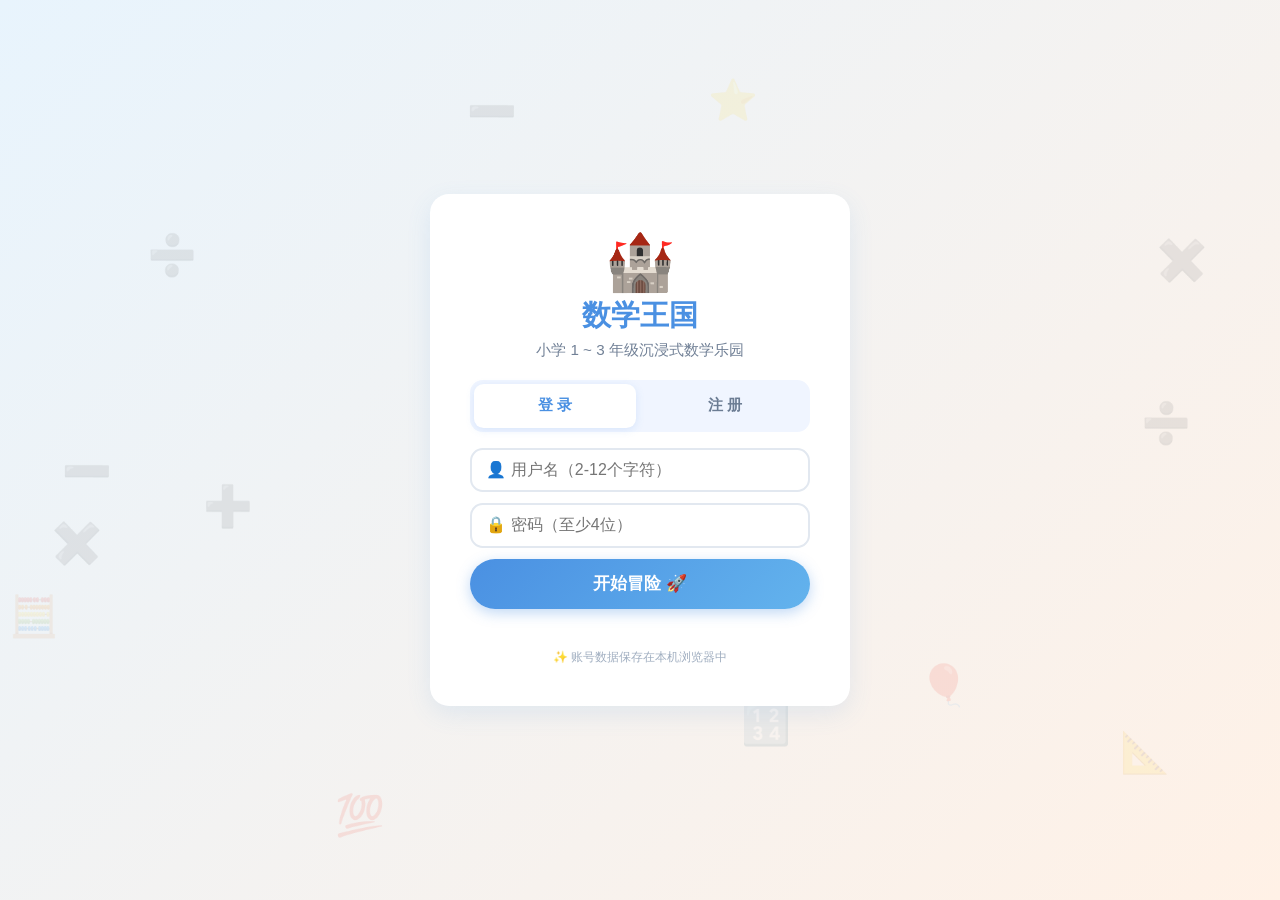
==== commit 2f32234a: "Add files via upload" ====
--- a/math-kingdom.html
+++ b/math-kingdom.html
@@ -725,7 +725,6 @@
 <div id="confettiBox"></div>
 
 <script>
-/* js/data.js */
 /* ===================== 课程体系数据 ===================== */
 /* 每个单元 gen 对应 js/gen.js 中的生成器，支持 oral(口算)/practice(练习)/test(测试) 三种模式 */
 const CURRICULUM = [
@@ -807,7 +806,6 @@
 
 </script>
 <script>
-/* js/gen.js */
 /* ===================== 题目生成器 ===================== */
 /* 每题返回 { q, a, type:'num'|'choice', choices?, hint, explain? }
    type=num  → 数字键盘输入；type=choice → 选择题，a 为正确选项文本 */
@@ -1064,17 +1062,15 @@
   }
 };
 
-/* ---------- 进阶练习：40以内加减法（凑十法 / 破十法，分步解题） ---------- */
-/* 初级：两位数 ± 一位数 */
+/* ---------- 进阶练习：分步解题（凑十法 / 破十法） ---------- */
+/* 初级：20以内加减法（进位加 + 退位减，结果不超过 20） */
 function advAddA() {
   let a = 0, b = 0, need = 0, rest = 0, guard = 0;
   do {
-    a = rnd(11, 35);
-    const o = a % 10;
-    if (o === 0) continue;
-    need = 10 - o;                       // 还差几凑成整十
-    const maxB = Math.min(9, 40 - a);
-    if (maxB <= need) continue;          // 必须进位，才有“凑十”
+    a = rnd(5, 9);
+    need = 10 - a;                       // 还差几凑成 10
+    const maxB = Math.min(9, 20 - a);    // 和不超过 20
+    if (maxB <= need) continue;
     b = rnd(need + 1, maxB);
     rest = b - need;
   } while (!b && guard++ < 200);
@@ -1131,7 +1127,7 @@
 function advSubA() {
   let a = 0, b = 0, guard = 0;
   do {
-    a = rnd(11, 40);
+    a = rnd(11, 18);                   // 十几减几，结果在 20 以内
     const o = a % 10;
     if (o === 0 || o >= 9) continue;   // 个位必须不够减
     b = rnd(o + 1, 9);
@@ -1200,7 +1196,6 @@
 
 </script>
 <script>
-/* js/app.js */
 /* ===================== 数学王国 · 主程序 ===================== */
 "use strict";
 
@@ -1570,8 +1565,8 @@
       <div class="adv-card-head">
         <div class="adv-icon">🚀</div>
         <div class="adv-info">
-          <div class="adv-title">进阶练习 · 40 以内加减法</div>
-          <div class="adv-desc">用<span class="adv-tag">凑十法</span>和<span class="adv-tag">破十法</span>，一步一步算出答案</div>
+          <div class="adv-title">进阶练习 · 分步加减法</div>
+          <div class="adv-desc">初级练<span class="adv-tag">20 以内</span>，进阶练<span class="adv-tag">40 以内</span>，用凑十法和破十法一步一步算</div>
         </div>
       </div>
       <div class="adv-btns">${lvBtn("a")}${lvBtn("b")}</div>
@@ -1737,7 +1732,7 @@
 
 /* 进阶练习：两档难度 */
 const ADVANCE_LEVELS = {
-  a: { name: "两位数 ± 一位数", title: "两位数 ± 一位数", short: "初级" },
+  a: { name: "20 以内加减法", title: "20 以内加减法", short: "初级" },
   b: { name: "两位数 ± 两位数", title: "两位数 ± 两位数", short: "进阶" }
 };
 
